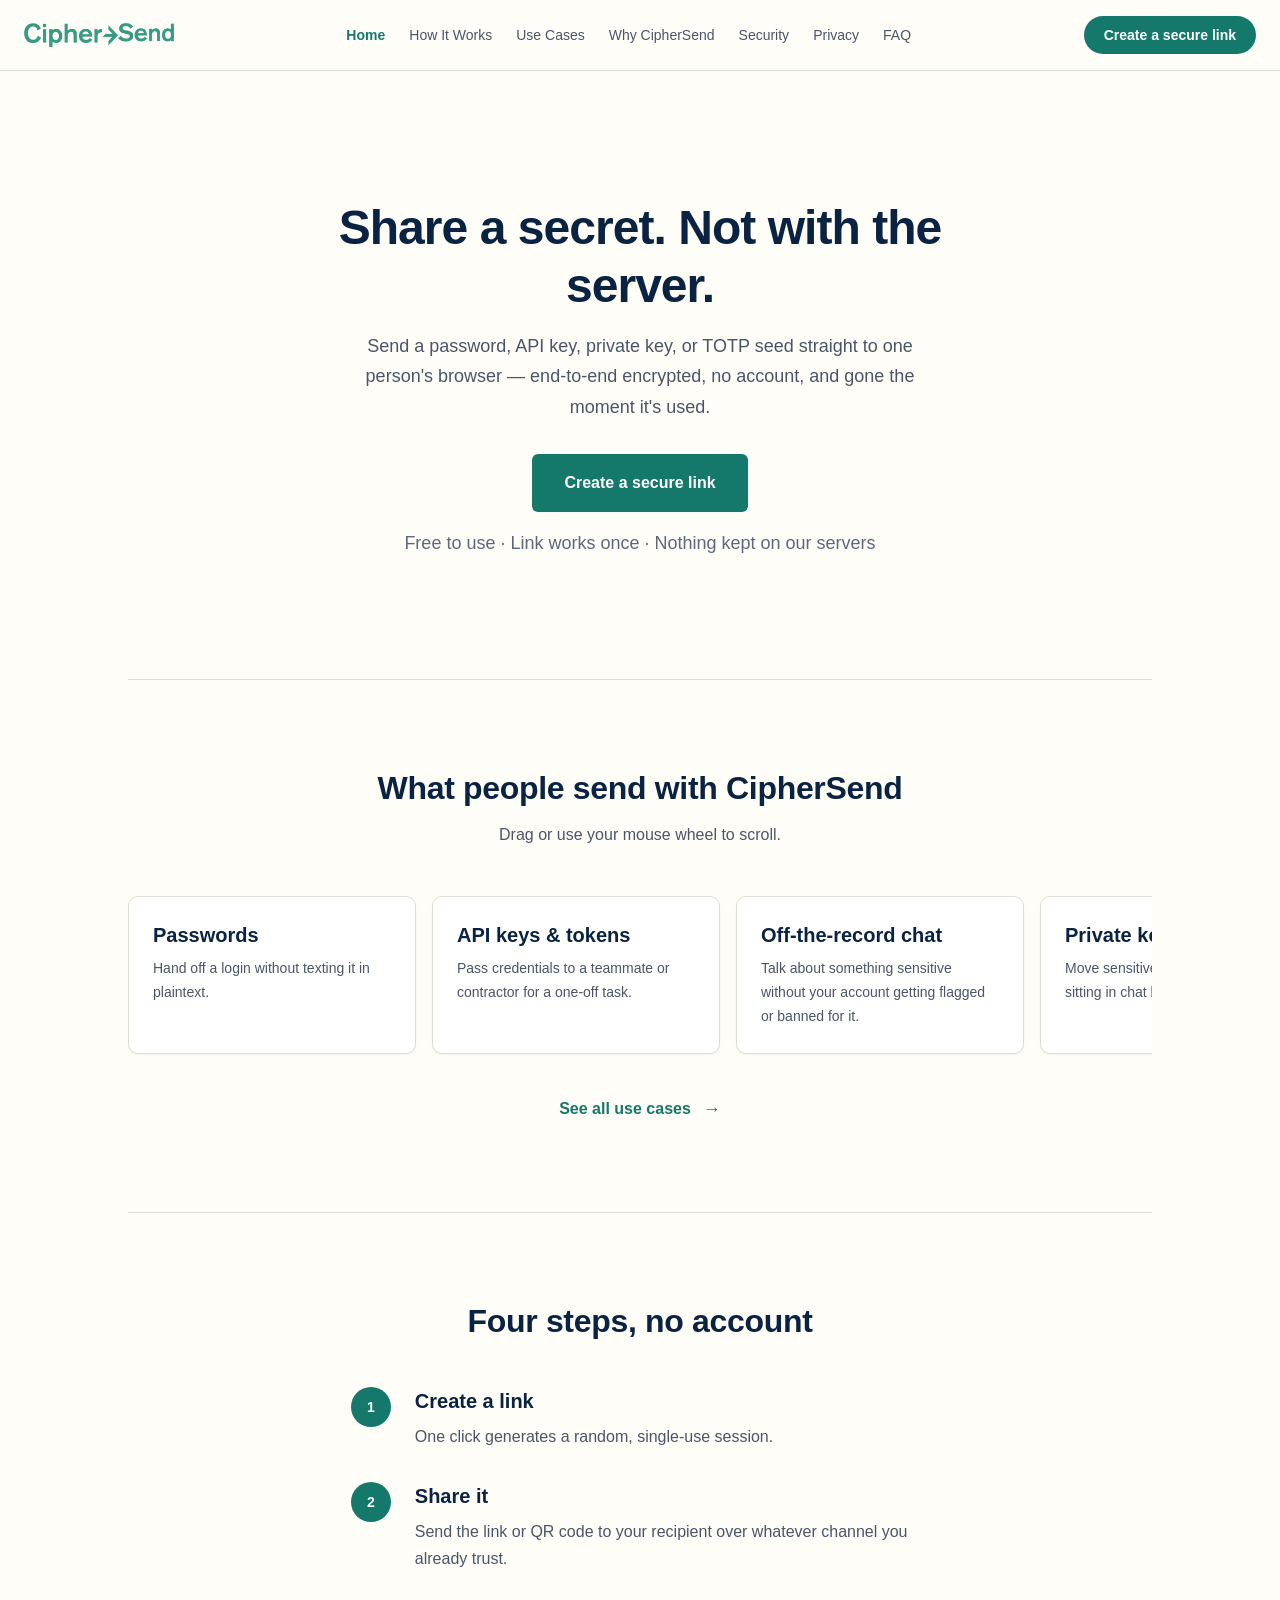
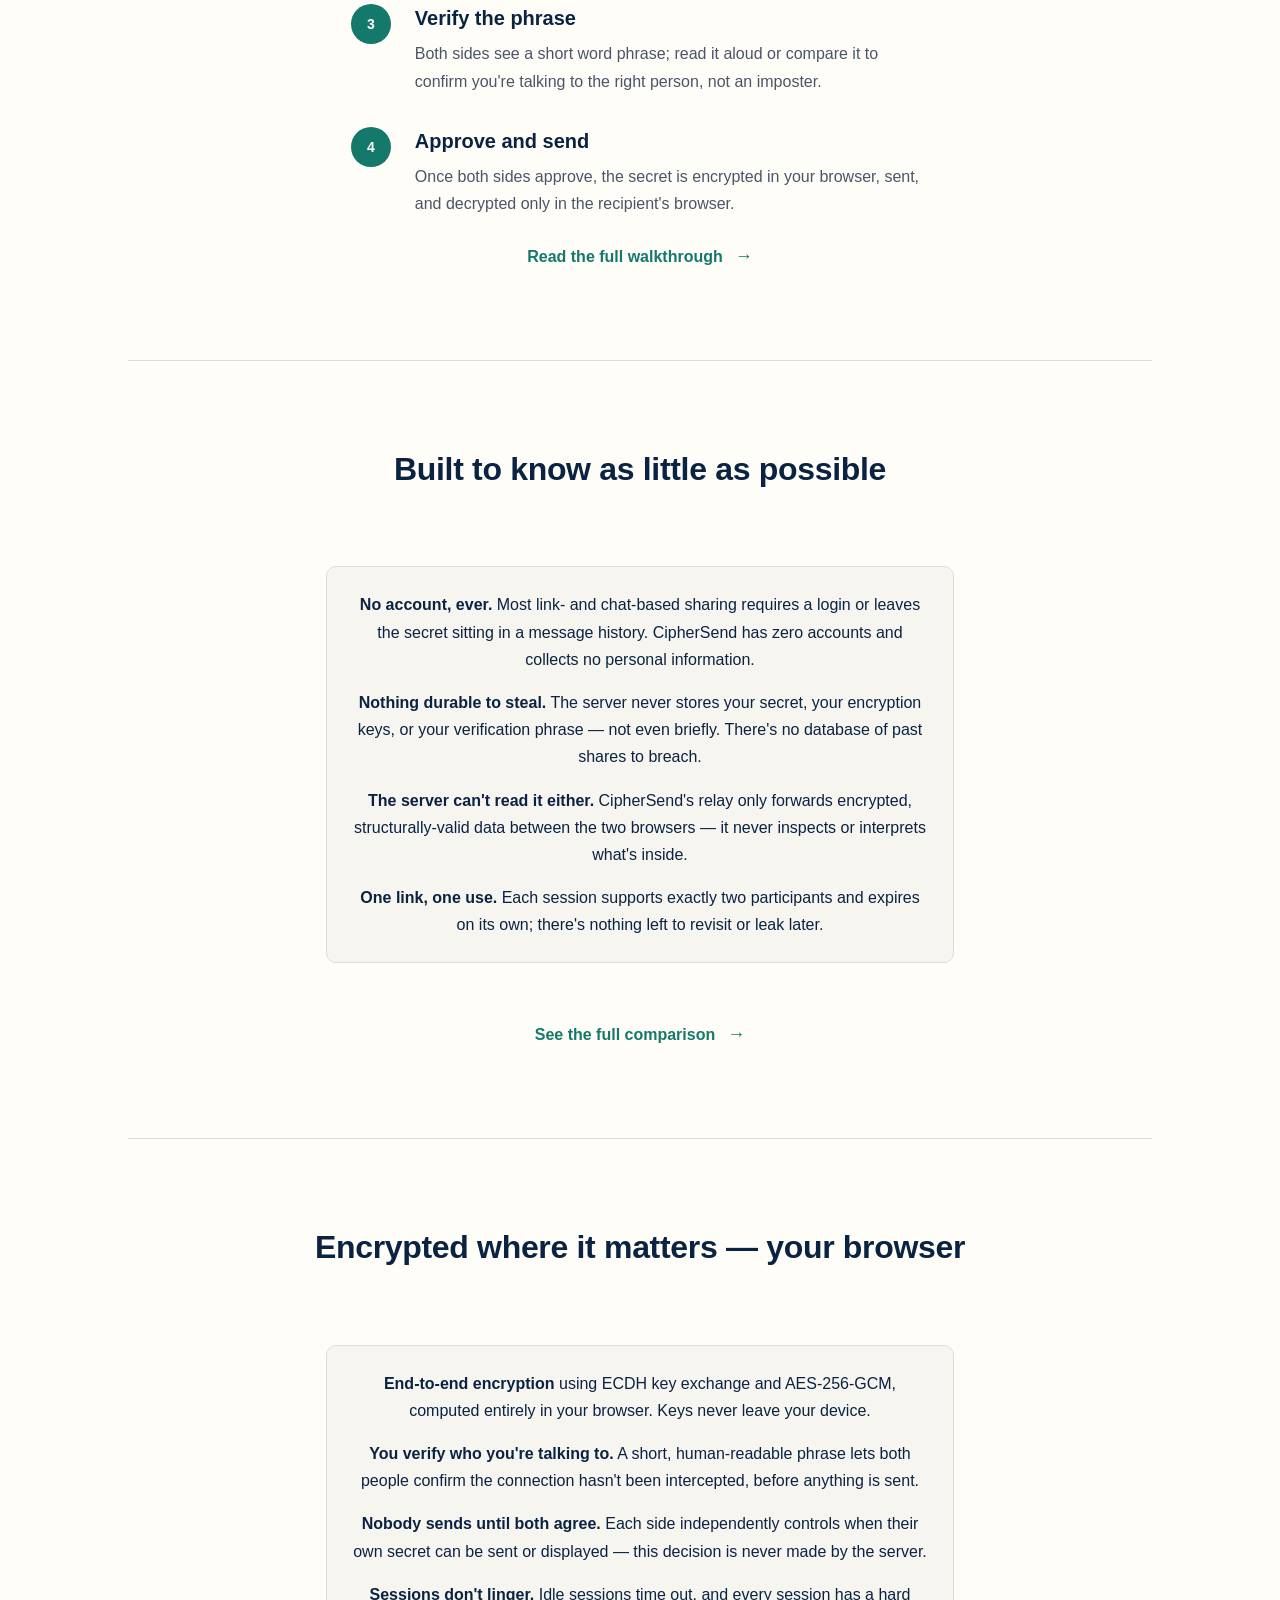
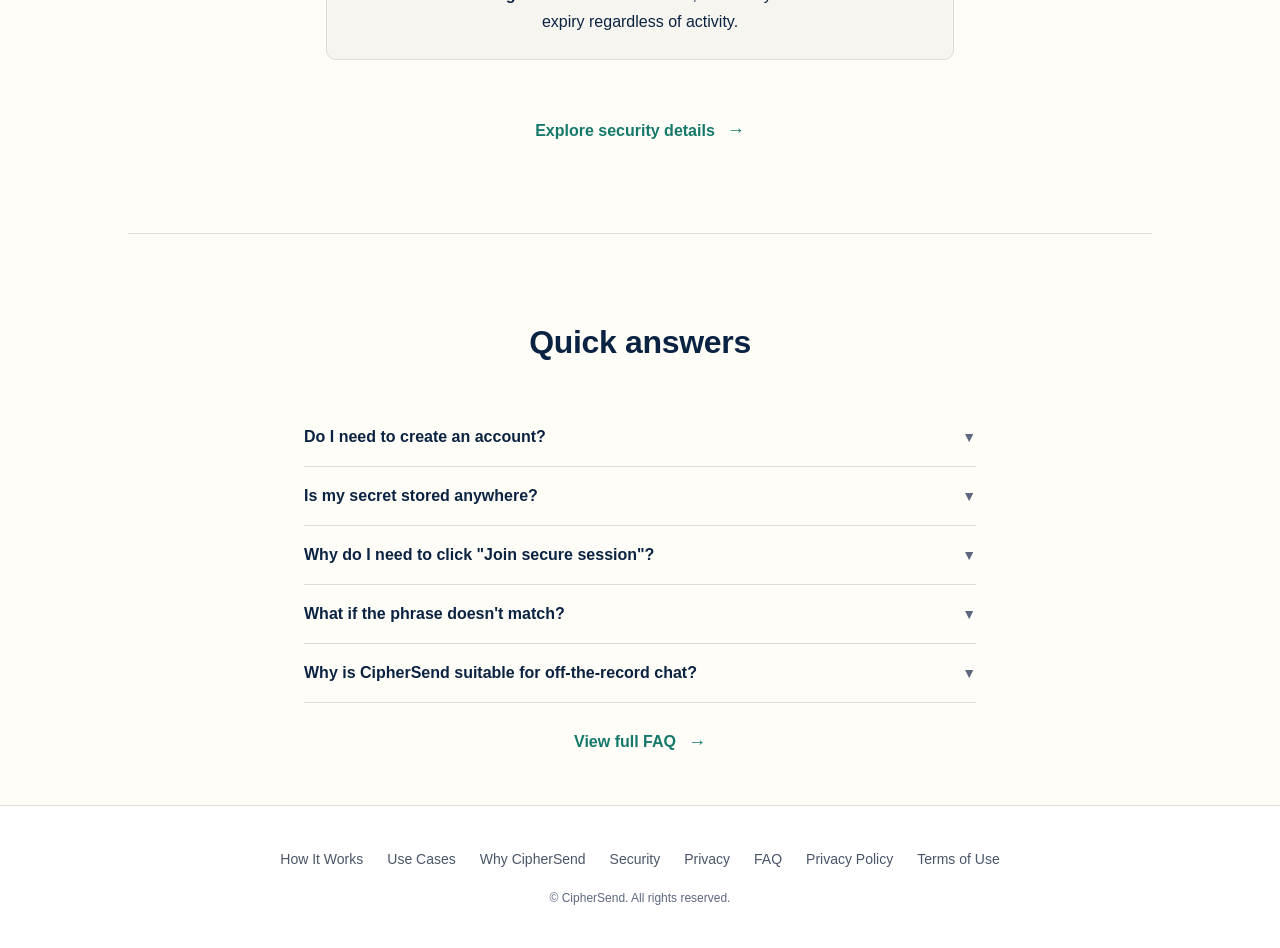
==== index.html @ 4c2485d3 "update" ====
<!doctype html> <html lang="en"> <head> <script async src="https://www.googletagmanager.com/gtag/js?id=G-JEW09H6XM3"></script> <script defer src="/static/gtag.js"></script> <meta charset="UTF-8"> <meta name="viewport" content="width=device-width,initial-scale=1"> <title>CipherSend | End-to-End Encrypted One-Time Secret Sharing</title> <meta name="description" content="Send a password, API key, private key, or TOTP seed straight to one person's browser — end-to-end encrypted, no account, and gone the moment it's used."> <meta name="robots" content="index, follow"> <link rel="canonical" href="/"> <meta property="og:title" content="CipherSend | End-to-End Encrypted One-Time Secret Sharing"> <meta property="og:description" content="Send a password, API key, private key, or TOTP seed straight to one person's browser — end-to-end encrypted, no account, and gone the moment it's used."> <meta property="og:type" content="website"> <meta property="og:url" content="/"> <meta property="og:site_name" content="CipherSend"> <meta name="theme-color" content="#0a2342"> <link rel="icon" href="/static/favicon.ico" sizes="48x48"> <link rel="icon" href="/static/favicon.svg" type="image/svg+xml"> <link rel="icon" type="image/png" sizes="96x96" href="/static/favicon-96x96.png"> <link rel="apple-touch-icon" href="/static/apple-touch-icon.png" sizes="180x180"> <link rel="manifest" href="/static/site.webmanifest"> <meta property="og:image" content="/static/logo.png"> <meta name="twitter:card" content="summary"> <meta name="twitter:title" content="CipherSend | End-to-End Encrypted One-Time Secret Sharing"> <meta name="twitter:description" content="Send a password, API key, private key, or TOTP seed straight to one person's browser — end-to-end encrypted, no account, and gone the moment it's used."> <meta name="twitter:image" content="/static/logo.png"> <link rel="stylesheet" href="/assets/index-8564deb885d294cc.css" crossorigin>   <link rel="alternate" type="text/markdown" href="/index.md">
  <script type="application/ld+json">
{
  "@context": "https://schema.org",
  "@graph": [
    {
      "@type": "WebSite",
      "@id": "/#website",
      "url": "/",
      "name": "CipherSend",
      "description": "Send a password, API key, private key, or TOTP seed straight to one person's browser — end-to-end encrypted, no account, and gone the moment it's used.",
      "publisher": {
        "@id": "/#organization"
      }
    },
    {
      "@type": "Organization",
      "@id": "/#organization",
      "url": "/",
      "name": "CipherSend",
      "logo": "/static/logo.png",
      "description": "Send a password, API key, private key, or TOTP seed straight to one person's browser — end-to-end encrypted, no account, and gone the moment it's used."
    },
    {
      "@type": "WebPage",
      "@id": "/#webpage",
      "url": "/",
      "name": "CipherSend | End-to-End Encrypted One-Time Secret Sharing",
      "description": "Send a password, API key, private key, or TOTP seed straight to one person's browser — end-to-end encrypted, no account, and gone the moment it's used.",
      "isPartOf": {
        "@id": "/#website"
      },
      "breadcrumb": {
        "@id": "/#breadcrumb"
      }
    },
    {
      "@type": "BreadcrumbList",
      "@id": "/#breadcrumb",
      "itemListElement": [
        {
          "@type": "ListItem",
          "position": 1,
          "name": "CipherSend",
          "item": "/"
        }
      ]
    },
    {
      "@type": "SoftwareApplication",
      "@id": "/#webapp",
      "name": "CipherSend",
      "url": "/",
      "applicationCategory": "UtilitiesApplication",
      "operatingSystem": "Web",
      "browserRequirements": "A modern browser with WebSocket and Web Crypto support",
      "description": "End-to-end encrypted one-time secret sharing. Send a password, API key, private key, or TOTP seed straight to one person's browser, no account required.",
      "featureList": [
        "End-to-end encryption computed in the browser",
        "No account or sign-up",
        "Single-use, self-expiring sessions",
        "Comparison phrase verification",
        "Independent approval on each side",
        "Secret and keys cleared when the session ends"
      ],
      "offers": {
        "@type": "Offer",
        "price": "0",
        "priceCurrency": "USD"
      }
    },
    {
      "@type": "FAQPage",
      "@id": "/#quickanswers",
      "mainEntity": [
        {
          "@type": "Question",
          "name": "Do I need to create an account?",
          "acceptedAnswer": {
            "@type": "Answer",
            "text": "No. CipherSend has no accounts, logins, or personal information collected."
          }
        },
        {
          "@type": "Question",
          "name": "Is my secret stored anywhere?",
          "acceptedAnswer": {
            "@type": "Answer",
            "text": "No. The secret, the encryption keys, and the verification phrase are never stored on the server — only your two browsers ever handle them."
          }
        },
        {
          "@type": "Question",
          "name": "Why do I need to click \"Join secure session\"?",
          "acceptedAnswer": {
            "@type": "Answer",
            "text": "It's a one-time confirmation that a real person — not an automated link preview — is opening the session, so your link can't be silently occupied before your intended recipient arrives."
          }
        },
        {
          "@type": "Question",
          "name": "What if the phrase doesn't match?",
          "acceptedAnswer": {
            "@type": "Answer",
            "text": "Don't approve. A mismatched phrase means the connection may not be with who you expect — treat it as a failed handshake and start a new session."
          }
        },
        {
          "@type": "Question",
          "name": "Why is CipherSend suitable for off-the-record chat?",
          "acceptedAnswer": {
            "@type": "Answer",
            "text": "Your conversation stays between the two of you, and nothing is left behind. Everything is end-to-end encrypted, so messages are readable only in your browsers. Nothing is stored, so there's no history to find later. The server knows nothing: it only relays encrypted data and holds no accounts or personal details. A shared verification phrase protects against man-in-the-middle attacks, because you both confirm the connection hasn't been intercepted before anything is sent."
          }
        }
      ]
    }
  ]
}
</script>
</head> <body> <div id="nav"> <nav class="main-nav" role="navigation" aria-label="Main navigation"> <a class="main-nav__logo" href="/" aria-current="page"> <img src="/static/logo.png" alt="CipherSend" width="104" height="15"> </a> <ul class="main-nav__links"> <li><a href="/" aria-current="page">Home</a></li> <li><a href="/how-it-works">How It Works</a></li> <li><a href="/use-cases">Use Cases</a></li> <li><a href="/why-ciphersend">Why CipherSend</a></li> <li><a href="/security">Security</a></li> <li><a href="/privacy">Privacy</a></li> <li><a href="/faq">FAQ</a></li> </ul> <a class="app-btn main-nav__cta" href="/app">Create a secure link</a> <button class="main-nav__toggle" aria-label="Open menu" aria-expanded="false" aria-controls="nav-overlay">☰</button> </nav> <div class="nav-overlay" id="nav-overlay" role="dialog" aria-label="Navigation menu"> <button class="nav-overlay__close" aria-label="Close menu">✕</button> <ul class="nav-overlay__links"> <li><a href="/" aria-current="page">Home</a></li> <li><a href="/how-it-works">How It Works</a></li> <li><a href="/use-cases">Use Cases</a></li> <li><a href="/why-ciphersend">Why CipherSend</a></li> <li><a href="/security">Security</a></li> <li><a href="/privacy">Privacy</a></li> <li><a href="/faq">FAQ</a></li> <li><a href="/app" class="app-btn nav-overlay__cta">Create a secure link</a></li> </ul> </div> </div> <main class="home-layout"> <section class="hero"> <h1>Share a secret. Not with the server.</h1> <p>Send a password, API key, private key, or TOTP seed straight to one person's browser — end-to-end encrypted, no account, and gone the moment it's used.</p> <div class="hero__cta"> <a href="/app" class="app-btn app-btn--lg">Create a secure link</a> </div> <p class="hero__micro">Free to use · Link works once · Nothing kept on our servers</p> </section> <hr class="section-separator"> <section class="section"> <div class="section__heading"> <h2>What people send with CipherSend</h2> <p>Drag or use your mouse wheel to scroll.</p> </div> <div class="carousel" tabindex="0" aria-label="Use cases carousel"> <div class="carousel__card"> <h4>Passwords</h4> <p>Hand off a login without texting it in plaintext.</p> </div> <div class="carousel__card"> <h4>API keys &amp; tokens</h4> <p>Pass credentials to a teammate or contractor for a one-off task.</p> </div> <div class="carousel__card"> <h4>Off-the-record chat</h4> <p>Talk about something sensitive without your account getting flagged or banned for it.</p> </div> <div class="carousel__card"> <h4>Private keys</h4> <p>Move sensitive key material without it sitting in chat history.</p> </div> <div class="carousel__card"> <h4>TOTP seeds</h4> <p>Share two-factor setup codes when enrolling a shared or backup device.</p> </div> <div class="carousel__card"> <h4>Wi-Fi passwords</h4> <p>Give a house sitter or guest access for the duration of their stay.</p> </div> <div class="carousel__card"> <h4>Recovery phrases</h4> <p>Send crypto recovery phrases or secrets to a trusted contact, once.</p> </div> </div> <p class="text-center mt-6"><a href="/use-cases" class="page-teleport">See all use cases</a></p> </section> <hr class="section-separator"> <section class="section"> <div class="section__heading"> <h2>Four steps, no account</h2> </div> <div class="guide"> <div class="guide__step"> <div class="guide__number">1</div> <div class="guide__content"> <h4>Create a link</h4> <p>One click generates a random, single-use session.</p> </div> </div> <div class="guide__step"> <div class="guide__number">2</div> <div class="guide__content"> <h4>Share it</h4> <p>Send the link or QR code to your recipient over whatever channel you already trust.</p> </div> </div> <div class="guide__step"> <div class="guide__number">3</div> <div class="guide__content"> <h4>Verify the phrase</h4> <p>Both sides see a short word phrase; read it aloud or compare it to confirm you're talking to the right person, not an imposter.</p> </div> </div> <div class="guide__step"> <div class="guide__number">4</div> <div class="guide__content"> <h4>Approve and send</h4> <p>Once both sides approve, the secret is encrypted in your browser, sent, and decrypted only in the recipient's browser.</p> </div> </div> </div> <p class="text-center mt-6"><a href="/how-it-works" class="page-teleport">Read the full walkthrough</a></p> </section> <hr class="section-separator"> <section class="section"> <div class="section__heading"> <h2>Built to know as little as possible</h2> </div> <div class="summary"> <p><b>No account, ever.</b> Most link- and chat-based sharing requires a login or leaves the secret sitting in a message history. CipherSend has zero accounts and collects no personal information.</p> <p class="mt-4"><b>Nothing durable to steal.</b> The server never stores your secret, your encryption keys, or your verification phrase — not even briefly. There's no database of past shares to breach.</p> <p class="mt-4"><b>The server can't read it either.</b> CipherSend's relay only forwards encrypted, structurally-valid data between the two browsers — it never inspects or interprets what's inside.</p> <p class="mt-4"><b>One link, one use.</b> Each session supports exactly two participants and expires on its own; there's nothing left to revisit or leak later.</p> </div> <p class="text-center mt-6"><a href="/why-ciphersend" class="page-teleport">See the full comparison</a></p> </section> <hr class="section-separator"> <section class="section"> <div class="section__heading"> <h2>Encrypted where it matters — your browser</h2> </div> <div class="summary"> <p><b>End-to-end encryption</b> using ECDH key exchange and AES-256-GCM, computed entirely in your browser. Keys never leave your device.</p> <p class="mt-4"><b>You verify who you're talking to.</b> A short, human-readable phrase lets both people confirm the connection hasn't been intercepted, before anything is sent.</p> <p class="mt-4"><b>Nobody sends until both agree.</b> Each side independently controls when their own secret can be sent or displayed — this decision is never made by the server.</p> <p class="mt-4"><b>Sessions don't linger.</b> Idle sessions time out, and every session has a hard expiry regardless of activity.</p> </div> <div class="text-center mt-6"> <a href="/security" class="page-teleport">Explore security details</a> </div> </section> <hr class="section-separator"> <section class="section"> <div class="section__heading"> <h2>Quick answers</h2> </div> <div class="qa-block"> <div class="qa-item"> <button class="qa-item__trigger" aria-expanded="false"> Do I need to create an account? <span class="qa-item__chevron">▼</span> </button> <div class="qa-item__answer"> <p>No. CipherSend has no accounts, logins, or personal information collected.</p> </div> </div> <div class="qa-item"> <button class="qa-item__trigger" aria-expanded="false"> Is my secret stored anywhere? <span class="qa-item__chevron">▼</span> </button> <div class="qa-item__answer"> <p>No. The secret, the encryption keys, and the verification phrase are never stored on the server — only your two browsers ever handle them.</p> </div> </div> <div class="qa-item"> <button class="qa-item__trigger" aria-expanded="false"> Why do I need to click "Join secure session"? <span class="qa-item__chevron">▼</span> </button> <div class="qa-item__answer"> <p>It's a one-time confirmation that a real person — not an automated link preview — is opening the session, so your link can't be silently occupied before your intended recipient arrives.</p> </div> </div> <div class="qa-item"> <button class="qa-item__trigger" aria-expanded="false"> What if the phrase doesn't match? <span class="qa-item__chevron">▼</span> </button> <div class="qa-item__answer"> <p>Don't approve. A mismatched phrase means the connection may not be with who you expect — treat it as a failed handshake and start a new session.</p> </div> </div> <div class="qa-item"> <button class="qa-item__trigger" aria-expanded="false"> Why is CipherSend suitable for off-the-record chat? <span class="qa-item__chevron">▼</span> </button> <div class="qa-item__answer"> <p>Your conversation stays between the two of you, and nothing is left behind. Everything is end-to-end encrypted, so messages are readable only in your browsers. Nothing is stored, so there's no history to find later. The server knows nothing: it only relays encrypted data and holds no accounts or personal details. A shared verification phrase protects against man-in-the-middle attacks, because you both confirm the connection hasn't been intercepted before anything is sent.</p> </div> </div> </div> <p class="text-center mt-6"><a href="/faq" class="page-teleport">View full FAQ</a></p> </section> </main> <div id="footer"> <footer class="main-footer"> <div class="main-footer__inner"> <ul class="main-footer__links"> <li><a href="/how-it-works">How It Works</a></li> <li><a href="/use-cases">Use Cases</a></li> <li><a href="/why-ciphersend">Why CipherSend</a></li> <li><a href="/security">Security</a></li> <li><a href="/privacy">Privacy</a></li> <li><a href="/faq">FAQ</a></li> <li><a href="/privacy-policy">Privacy Policy</a></li> <li><a href="/terms-of-use">Terms of Use</a></li> </ul> <p class="main-footer__copy">© CipherSend. All rights reserved.</p> </div> </footer> </div> <script type="module" src="/assets/index-5c3062067129e082.js"></script> </body> </html>
---- assets/index-8564deb885d294cc.css ----
:root{--navy: #0a2342;--teal: #14796a;--sage: #84bc9c;--cream: #fffdf7;--pink: #f46197;--bg: var(--cream);--surface: #ffffff;--surface-raised: #f7f5f0;--border: #e0ddd6;--text: var(--navy);--text-dim: #4a5568;--text-faint: #5d6780;--accent: var(--teal);--accent-hover: #0e6256;--accent-light: rgba(20, 121, 106, .12);--danger: #e53e3e;--danger-light: rgba(229, 62, 62, .1);--warn: #b45309;--success: var(--teal);--focus-ring: 0 0 0 3px rgba(20, 121, 106, .4);--font-sans: -apple-system, BlinkMacSystemFont, "Segoe UI", Roboto, Oxygen, Ubuntu, Cantarell, "Helvetica Neue", sans-serif;--font-mono: "SFMono-Regular", Consolas, "Liberation Mono", Menlo, monospace;--fs-xs: .75rem;--fs-sm: .875rem;--fs-base: 1rem;--fs-md: 1.125rem;--fs-lg: 1.25rem;--fs-xl: 1.5rem;--fs-2xl: 2rem;--fs-3xl: 2.5rem;--fs-4xl: 3rem;--sp-1: .25rem;--sp-2: .5rem;--sp-3: .75rem;--sp-4: 1rem;--sp-5: 1.25rem;--sp-6: 1.5rem;--sp-8: 2rem;--sp-10: 2.5rem;--sp-12: 3rem;--sp-16: 4rem;--sp-20: 5rem;--sp-24: 6rem;--radius-sm: 4px;--radius: 6px;--radius-lg: 10px;--radius-xl: 16px;--shadow-sm: 0 1px 2px rgba(10, 35, 66, .06);--shadow: 0 1px 3px rgba(10, 35, 66, .1), 0 1px 2px rgba(10, 35, 66, .06);--shadow-md: 0 4px 6px rgba(10, 35, 66, .07), 0 2px 4px rgba(10, 35, 66, .06);--shadow-lg: 0 10px 15px rgba(10, 35, 66, .1), 0 4px 6px rgba(10, 35, 66, .05);--duration-fast: .12s;--duration-normal: .24s;--max-width: 72rem;--content-width: 65ch}@media(prefers-reduced-motion:reduce){*,*:before,*:after{animation-duration:.01ms!important;animation-iteration-count:1!important;transition-duration:.01ms!important}}*,*:before,*:after{box-sizing:border-box;margin:0;padding:0}html{-webkit-text-size-adjust:100%;scroll-behavior:smooth}body{font-family:var(--font-sans);font-size:var(--fs-base);line-height:1.6;color:var(--text);background:var(--bg);-webkit-font-smoothing:antialiased;-moz-osx-font-smoothing:grayscale}img,svg{display:block;max-width:100%}a{color:var(--accent);text-decoration:none}a:hover{color:var(--accent-hover);text-decoration:underline}a:visited{color:var(--accent)}::selection{background:var(--accent-light);color:var(--text)}:focus-visible{outline:none;box-shadow:var(--focus-ring)}.sr-only{position:absolute;width:1px;height:1px;padding:0;margin:-1px;overflow:hidden;clip:rect(0,0,0,0);white-space:nowrap;border:0}h1{font-size:var(--fs-3xl);font-weight:700;line-height:1.2;letter-spacing:-.02em;color:var(--text)}h2{font-size:var(--fs-2xl);font-weight:700;line-height:1.3;letter-spacing:-.01em;color:var(--text)}h3{font-size:var(--fs-xl);font-weight:600;line-height:1.4;color:var(--text)}h4{font-size:var(--fs-lg);font-weight:600;line-height:1.4;color:var(--text)}h5{font-size:var(--fs-md);font-weight:600;line-height:1.5;color:var(--text)}p{font-size:var(--fs-base);line-height:1.7;color:var(--text-dim);max-width:var(--content-width)}b,strong{font-weight:600;color:var(--text)}.article-layout{display:flex;flex-direction:column;align-items:center;min-height:100vh;padding-top:6rem;padding-bottom:var(--sp-16)}.article-layout .article-body{max-width:var(--content-width);width:100%;padding:0 var(--sp-6)}.document-layout{display:flex;flex-direction:column;min-height:100vh;padding-top:6rem;padding-bottom:var(--sp-16)}.document-layout .document-body{max-width:52rem;width:100%;padding:0 var(--sp-6);margin:0 auto}.app-step-layout{display:flex;flex-direction:column;align-items:center;justify-content:center;min-height:100vh;padding:var(--sp-6)}.app-chat-layout{display:flex;flex-direction:column;height:100vh;height:100dvh;max-width:52rem;margin:0 auto}.main-nav__logo img{height:2rem;width:auto}.main-nav .main-nav__cta{display:none}.nav-overlay__links{list-style:none;display:flex;flex-direction:column;gap:var(--sp-6)}.btn{display:inline-flex;align-items:center;justify-content:center;gap:var(--sp-2);padding:var(--sp-3) var(--sp-6);font-family:var(--font-sans);font-size:var(--fs-sm);font-weight:600;line-height:1.4;border:1px solid transparent;border-radius:var(--radius);cursor:pointer;text-decoration:none;transition:background var(--duration-fast),color var(--duration-fast),border-color var(--duration-fast),box-shadow var(--duration-fast);min-height:2.5rem}.btn:visited{color:inherit}.btn:focus-visible{box-shadow:var(--focus-ring)}.btn--primary{background:var(--accent);color:#fff;border-color:var(--accent)}.btn--primary:hover{background:var(--accent-hover);border-color:var(--accent-hover);color:#fff;text-decoration:none}.btn--primary:disabled,.btn--primary:disabled:hover,.btn--primary[disabled],.btn--primary[disabled]:hover{background:var(--surface-raised);border-color:var(--border);color:var(--text-faint);cursor:not-allowed;text-decoration:none}.btn:disabled{cursor:not-allowed}.btn--primary:visited{color:#fff}.btn--secondary{background:var(--surface);color:var(--text);border-color:var(--border)}.btn--secondary:hover{background:var(--surface-raised);border-color:var(--text-faint);text-decoration:none}.btn--danger{background:var(--danger);color:#fff;border-color:var(--danger)}.btn--danger:hover{background:#c53030;border-color:#c53030;color:#fff}.btn--ghost{background:transparent;color:var(--text-dim);border-color:transparent}.btn--ghost:hover{background:var(--surface-raised);color:var(--text);text-decoration:none}.btn--lg{padding:var(--sp-4) var(--sp-8);font-size:var(--fs-base);min-height:3rem}.btn--icon{padding:var(--sp-2);min-width:2.5rem;min-height:2.5rem}.btn--sm{padding:var(--sp-2) var(--sp-3);font-size:var(--fs-xs);min-height:2rem}.main-footer__inner{max-width:var(--max-width);margin:0 auto;display:flex;flex-direction:column;gap:var(--sp-6)}.main-footer__links{list-style:none;display:flex;flex-wrap:wrap;gap:var(--sp-4) var(--sp-6)}.main-footer__copy{font-size:var(--fs-xs);color:var(--text-faint)}.section{width:100%;max-width:var(--max-width);padding:var(--sp-12) var(--sp-6)}.section__heading{text-align:center;margin-bottom:var(--sp-8)}.section__heading h2{margin-bottom:var(--sp-3)}.section__heading p{margin:0 auto;text-align:center}.feature-grid{display:grid;grid-template-columns:1fr;gap:var(--sp-6);max-width:var(--max-width)}.feature-grid--2,.feature-grid--4{grid-template-columns:repeat(2,1fr)}@media(min-width:768px){.feature-grid--4{grid-template-columns:repeat(4,1fr)}}@media(min-width:640px){.feature-grid--2{grid-template-columns:repeat(2,1fr)}}.feature-card{background:var(--surface);border:1px solid var(--border);border-radius:var(--radius-lg);padding:var(--sp-6);box-shadow:var(--shadow-sm)}.feature-card h3{font-size:var(--fs-base);margin-bottom:var(--sp-2)}.feature-card p{font-size:var(--fs-sm);color:var(--text-dim)}.highlight-list{list-style:none;display:flex;flex-direction:column;gap:var(--sp-4);max-width:var(--content-width)}.highlight-list li{padding-left:var(--sp-6);position:relative;line-height:1.6;color:var(--text-dim)}.highlight-list li:before{content:"\2726";position:absolute;left:0;color:var(--accent);font-size:var(--fs-sm)}.highlight-list li p{color:inherit}.callout{border-left:4px solid var(--accent);background:var(--accent-light);border-radius:0 var(--radius) var(--radius) 0;padding:var(--sp-4) var(--sp-6);margin:var(--sp-6) 0}.callout p{color:var(--text)}.callout--warn{border-left-color:var(--warn);background:#dd6b2014}.callout--danger{border-left-color:var(--danger);background:var(--danger-light)}.carousel{display:flex;gap:var(--sp-4);overflow-x:auto;scroll-snap-type:none;-webkit-overflow-scrolling:touch;padding:var(--sp-4) 0;scrollbar-width:thin;overscroll-behavior-inline:contain}.carousel::-webkit-scrollbar{height:6px}.carousel::-webkit-scrollbar-thumb{background:var(--border);border-radius:3px}.qa-item__chevron{font-size:var(--fs-sm);transition:transform var(--duration-normal);color:var(--text-faint);flex-shrink:0}.page-btn{display:inline-flex;align-items:center;justify-content:center;gap:var(--sp-2);padding:var(--sp-3) var(--sp-6);background:var(--surface);color:var(--accent);border:1px solid var(--border);border-radius:var(--radius);font-family:var(--font-sans);font-size:var(--fs-sm);font-weight:600;cursor:pointer;text-decoration:none;transition:background var(--duration-fast),color var(--duration-fast),border-color var(--duration-fast);min-height:2.5rem}.page-btn:hover{background:var(--accent);border-color:var(--accent);color:#fff;text-decoration:none}.page-btn:visited{color:var(--accent)}.page-btn:visited:hover{color:#fff}.std-list{list-style:none;display:flex;flex-direction:column;gap:var(--sp-4);max-width:var(--content-width)}.std-list li{padding-left:var(--sp-6);position:relative;line-height:1.6;color:var(--text-dim)}.std-list li:before{content:"\2014";position:absolute;left:0;color:var(--accent);font-weight:600}.comparison-table{width:100%;border-collapse:collapse;font-size:var(--fs-sm);margin:var(--sp-8) 0}.comparison-table th,.comparison-table td{padding:var(--sp-3) var(--sp-4);text-align:left;border-bottom:1px solid var(--border)}.comparison-table th{font-weight:600;color:var(--text);background:var(--surface-raised)}.comparison-table td{color:var(--text-dim)}.comparison-table tr:last-child td{border-bottom:none}@media(max-width:640px){.comparison-table{font-size:var(--fs-xs)}.comparison-table th,.comparison-table td{padding:var(--sp-2) var(--sp-3)}}.focus-box{background:var(--surface);border:1px solid var(--border);border-radius:var(--radius-xl);box-shadow:var(--shadow-lg);padding:var(--sp-8);width:100%;max-width:28rem;text-align:center}.focus-box__logo{display:flex;justify-content:center;margin-bottom:var(--sp-6)}.focus-box__logo img{height:2rem}.focus-box__title{font-size:var(--fs-xl);font-weight:700;margin-bottom:var(--sp-4)}.focus-box__content{color:var(--text-dim)}.focus-box__content p{margin:0 auto;text-align:center}.focus-box__content .app-share-intro{font-size:var(--fs-lg);font-weight:400;color:var(--text);margin:0 auto var(--sp-4)}.focus-box__content .qr-placeholder{display:flex;align-items:center;justify-content:center;width:fit-content;margin:var(--sp-4) auto;padding:var(--sp-2);background:var(--surface-raised);border:1px solid var(--border);border-radius:var(--radius)}.focus-box__content .qr-placeholder svg{display:block;width:100%;height:auto;max-width:10.5rem}.focus-box__content .channel-url{font-family:var(--font-mono);font-size:var(--fs-sm);word-break:break-all;background:var(--surface-raised);padding:var(--sp-2) var(--sp-3);border-radius:var(--radius-sm);margin:var(--sp-3) 0;display:inline-block;color:var(--text)}.focus-box__content .status{font-size:var(--fs-sm);color:var(--text-faint);margin-top:var(--sp-4)}.focus-box__content .security-phrase{font-family:var(--font-mono);font-size:var(--fs-xl);font-weight:700;letter-spacing:.05em;color:var(--accent);margin:var(--sp-4) 0;padding:var(--sp-4);background:var(--accent-light);border-radius:var(--radius);border:1px solid rgba(44,165,141,.2)}.focus-box__actions{display:flex;flex-direction:column;gap:var(--sp-3);margin-top:var(--sp-6);align-items:center}.focus-box__countdown{width:100%;height:4px;background:var(--surface-raised);border-radius:2px;overflow:hidden;margin-top:var(--sp-4)}.focus-box__countdown-bar{height:100%;width:100%;background:var(--accent);border-radius:2px;transition:width 1s linear}.chat{display:flex;flex-direction:column;height:100vh;height:100dvh;max-width:52rem;margin:0 auto}.chat__header{display:flex;align-items:center;justify-content:space-between;padding:var(--sp-3) var(--sp-4);border-bottom:1px solid var(--border);background:var(--surface)}.chat__header-left{display:flex;align-items:center;gap:var(--sp-3)}.chat__header-left img{height:1.5rem}.chat__menu-btn{display:flex;align-items:center;justify-content:center;width:2rem;height:2rem;border:1px solid var(--border);border-radius:var(--radius-sm);background:var(--surface);color:var(--text);font-size:var(--fs-sm);cursor:pointer}.chat__menu-btn:hover{background:var(--surface-raised)}.chat__menu{display:none;position:absolute;top:100%;right:0;margin-top:var(--sp-2);background:var(--surface);border:1px solid var(--border);border-radius:var(--radius);box-shadow:var(--shadow-md);min-width:14rem;z-index:50}.chat__menu.is-open{display:block}.chat__menu a{display:block;padding:var(--sp-3) var(--sp-4);font-size:var(--fs-sm);color:var(--text);text-decoration:none;border-bottom:1px solid var(--border)}.chat__menu a:last-child{border-bottom:none}.chat__menu a:hover{background:var(--surface-raised);color:var(--accent)}.chat__menu a:visited{color:var(--text)}.chat__history{flex:1;overflow-y:auto;padding:var(--sp-4);display:flex;flex-direction:column;gap:var(--sp-3);background:var(--bg)}.chat-bubble-row{display:flex;flex-direction:column}.chat-bubble-row--self{align-items:flex-end}.chat-bubble-row--peer{align-items:flex-start}.chat-bubble{position:relative;max-width:80%;padding:var(--sp-3) var(--sp-4);border-radius:var(--radius-lg);font-size:var(--fs-sm);line-height:1.5;word-break:break-word;cursor:pointer}.chat-bubble--self{background:var(--accent);color:#fff;border-bottom-right-radius:var(--radius-sm)}.chat-bubble--peer{background:var(--surface);border:1px solid var(--border);color:var(--text);border-bottom-left-radius:var(--radius-sm)}.chat-bubble__content{min-height:1em;font-family:var(--font-mono);white-space:pre-wrap;overflow-wrap:anywhere;transition:color .2s}.chat-bubble__progress{position:absolute;top:0;left:0;width:100%;height:3px;background:var(--accent);border-radius:var(--radius-sm) var(--radius-sm) 0 0;opacity:0;transform-origin:left;transform:scaleX(1);pointer-events:none}.chat-bubble--self .chat-bubble__progress{background:#ffffff73}.chat-bubble__progress--active{opacity:1;animation:bubble-countdown var(--chat-countdown, 10s) linear forwards}@keyframes bubble-countdown{0%{transform:scaleX(1)}to{transform:scaleX(0)}}.chat__input-bar{padding:var(--sp-3) var(--sp-4);border-top:1px solid var(--border);background:var(--surface);display:flex;flex-direction:column;gap:var(--sp-2)}.chat__input-bar textarea{width:100%;min-height:2.5rem;max-height:10rem;padding:var(--sp-3);font-family:var(--font-sans);font-size:var(--fs-base);line-height:1.5;border:1px solid var(--border);border-radius:var(--radius);resize:none;background:var(--bg);color:var(--text)}.chat__input-bar textarea:focus{outline:none;border-color:var(--accent);box-shadow:var(--focus-ring)}.chat__input-bar textarea::placeholder{color:var(--text-faint)}.chat__input-actions{display:flex;gap:var(--sp-2);justify-content:flex-end}.chat__counter{align-self:center;margin-right:auto;font-size:var(--fs-xs);color:var(--text-faint)}.chat__counter.is-max{color:var(--pink)}.chat__peer-left{display:flex;align-items:center;min-height:2.5rem;padding:var(--sp-3);border:1px solid var(--border);border-radius:var(--radius);background:var(--bg);font-size:var(--fs-base);line-height:1.5;color:var(--text)}.chat__validity{width:100%;height:4px;border-radius:2px;background:var(--border);overflow:hidden}.chat__validity-bar{height:100%;width:100%;border-radius:2px;background:var(--accent);transition:width .3s linear}.chat__clear-wrap{position:relative;display:inline-flex}.chat__clear-wrap .btn.is-arm{background:var(--accent);color:#fff;border-color:var(--accent)}.chat__clear-wrap .btn.is-arm:hover{background:var(--accent-hover);border-color:var(--accent-hover);color:#fff}.chat__tip{position:absolute;bottom:calc(100% + var(--sp-2));right:0;z-index:20;padding:var(--sp-2) var(--sp-3);background:var(--navy);color:#fff;border-radius:var(--radius);font-size:var(--fs-xs);line-height:1.3;white-space:nowrap;box-shadow:var(--shadow-md)}.chat__tip:after{content:"";position:absolute;top:100%;right:.9rem;border:5px solid transparent;border-top-color:var(--navy)}.chat__clear-countdown{position:absolute;inset:0;border-radius:var(--radius);overflow:hidden;pointer-events:none;opacity:0}.chat__clear-wrap .btn.is-arm+.chat__clear-countdown{opacity:1}.chat__clear-countdown-bar{height:100%;width:100%;background:#0a234238}.page-intro{text-align:center;max-width:40rem;margin:0 auto var(--sp-10);padding:0 var(--sp-6)}.page-intro h1{margin-bottom:var(--sp-4)}.page-intro p{margin:0 auto;text-align:center;font-size:var(--fs-md)}.cta-section{text-align:center;padding:var(--sp-12) var(--sp-6)}.cta-section p{margin:0 auto var(--sp-6);text-align:center}.page-nav{display:flex;flex-wrap:wrap;gap:var(--sp-3);margin-top:var(--sp-6)}.page-nav a{font-size:var(--fs-sm);font-weight:500}.button-holder{display:flex;align-items:center;justify-content:space-between;gap:var(--sp-3);flex-wrap:wrap;margin-top:var(--sp-6)}.button-holder--column{flex-direction:column;align-items:center;justify-content:center;gap:var(--sp-4)}.button-holder a:not(.app-btn):not(.page-teleport):not(.post-teleport)[class]{font-size:var(--fs-sm);font-weight:500}.text-center{text-align:center}.text-accent{color:var(--accent)}.text-pink{color:var(--pink)}.mt-4{margin-top:var(--sp-4)}.mt-6{margin-top:var(--sp-6)}.mt-8{margin-top:var(--sp-8)}.mb-4{margin-bottom:var(--sp-4)}.mb-6{margin-bottom:var(--sp-6)}.mb-8{margin-bottom:var(--sp-8)}.is-hidden{display:none!important}.chat__menu-anchor{position:relative}.table-scroll{overflow-x:auto}.text-muted-i{font-style:italic;color:var(--text-faint)}.home-layout{display:flex;flex-direction:column;align-items:center;min-height:100vh;padding-top:4rem}.home-layout .hero{margin-left:auto;margin-right:auto}.home-layout .section{display:flex;flex-direction:column;align-items:center;text-align:center}.home-layout .guide{text-align:left}.home-layout .carousel{text-align:left;justify-content:flex-start}.home-layout .summary,.home-layout .qa-block{margin-left:auto;margin-right:auto}.home-layout .qa-block{width:min(42rem,100%);max-width:100%;text-align:left}.home-layout .section-separator{margin-left:auto;margin-right:auto;width:min(64rem,90%)}.home-layout p{margin-left:auto;margin-right:auto}#nav{position:sticky;top:0;z-index:100}.main-nav{position:sticky;top:0;z-index:100;display:flex;align-items:center;justify-content:space-between;padding:var(--sp-4) var(--sp-6);background:#fffdf7eb;backdrop-filter:blur(12px);border-bottom:1px solid var(--border)}.main-nav__logo{display:flex;align-items:center;gap:var(--sp-3);font-size:var(--fs-lg);font-weight:700;color:var(--text);text-decoration:none}.main-nav__logo:hover{color:var(--text);text-decoration:none}.main-nav__logo:visited{color:var(--text)}.main-nav__logo img{height:1.5rem;width:auto}.main-nav .main-nav__cta{display:none;align-items:center;gap:var(--sp-2);padding:var(--sp-2) var(--sp-5);background:var(--accent);color:#fff;border-radius:999px;font-family:var(--font-sans);font-size:var(--fs-sm);font-weight:600;text-decoration:none;transition:background var(--duration-fast)}.main-nav__cta:hover{background:var(--accent-hover);color:#fff;text-decoration:none}.main-nav__cta:visited{color:#fff}.main-nav__links{display:none;list-style:none;gap:var(--sp-6)}.main-nav__links a{font-size:var(--fs-sm);font-weight:500;color:var(--text-dim);text-decoration:none;transition:color var(--duration-fast)}.main-nav__links a:hover{color:var(--accent);text-decoration:none}.main-nav__links a[aria-current=page]{color:var(--accent);font-weight:600}.main-nav__toggle{display:flex;align-items:center;justify-content:center;width:2.5rem;height:2.5rem;border:1px solid var(--border);border-radius:var(--radius);background:var(--surface);color:var(--text);font-size:var(--fs-lg);cursor:pointer}.main-nav__toggle:hover{background:var(--surface-raised)}.nav-overlay{display:none;position:fixed;inset:0;z-index:200;background:var(--bg);flex-direction:column;padding:var(--sp-6)}.nav-overlay.is-open{display:flex}.nav-overlay__close{align-self:flex-end;width:2.5rem;height:2.5rem;display:flex;align-items:center;justify-content:center;border:1px solid var(--border);border-radius:var(--radius);background:var(--surface);color:var(--text);font-size:var(--fs-lg);cursor:pointer;margin-bottom:var(--sp-8)}.nav-overlay__links{list-style:none;display:flex;flex-direction:column;gap:var(--sp-6);flex:1}.nav-overlay__links a{font-size:var(--fs-xl);font-weight:500;color:var(--text);text-decoration:none}.nav-overlay__links a:hover{color:var(--accent)}.nav-overlay__links a[aria-current=page]{color:var(--accent);font-weight:600}.nav-overlay__cta{margin-top:auto;padding-bottom:var(--sp-8)}.nav-overlay__links .nav-overlay__cta{color:#fff;font-size:var(--fs-xl)}.nav-overlay__links .nav-overlay__cta:hover{color:#fff;background:var(--accent-hover)}@media(min-width:1000px){.main-nav__links{display:flex}.main-nav .main-nav__cta{display:inline-flex}.main-nav__toggle{display:none}}.app-btn{display:inline-flex;align-items:center;gap:var(--sp-2);padding:var(--sp-3) var(--sp-6);background:var(--accent);color:#fff;border:none;border-radius:var(--radius);font-family:var(--font-sans);font-size:var(--fs-sm);font-weight:600;cursor:pointer;text-decoration:none;transition:background var(--duration-fast)}.app-btn:hover{background:var(--accent-hover);color:#fff;text-decoration:none}.app-btn:visited{color:#fff}.app-btn--lg{padding:var(--sp-4) var(--sp-8);font-size:var(--fs-base);min-height:3rem}.app-btn--block{justify-content:center;width:100%}.hero{text-align:center;padding:var(--sp-16) var(--sp-6) var(--sp-12);max-width:48rem}.hero h1{font-size:var(--fs-4xl);margin-bottom:var(--sp-4)}.hero p{margin:0 auto var(--sp-8);font-size:var(--fs-md);max-width:36rem;text-align:center}.hero__cta{margin-bottom:var(--sp-4)}.hero__micro{font-size:var(--fs-sm);color:var(--text-faint)}@media(max-width:640px){.hero h1{font-size:var(--fs-2xl)}}.carousel{display:flex;gap:var(--sp-4);overflow-x:auto;scroll-snap-type:none;-webkit-overflow-scrolling:touch;touch-action:pan-x;padding:var(--sp-4) 0;scrollbar-width:none;overscroll-behavior-inline:contain;max-width:64rem;width:100%;margin-inline:auto}.carousel::-webkit-scrollbar{display:none;height:0}.carousel__card{flex:0 0 18rem;scroll-snap-align:start;background:var(--surface);border:1px solid var(--border);border-radius:var(--radius-lg);padding:var(--sp-6);box-shadow:var(--shadow-sm)}.carousel__card h4{margin-bottom:var(--sp-2);font-weight:700}.carousel__card p{font-size:var(--fs-sm);color:var(--text-dim)}.guide{display:flex;flex-direction:column;gap:var(--sp-8);max-width:var(--content-width);counter-reset:guide-counter}.guide__step{display:flex;gap:var(--sp-6);align-items:flex-start;counter-increment:guide-counter}.guide__number{display:flex;align-items:center;justify-content:center;min-width:2.5rem;height:2.5rem;border-radius:50%;background:var(--accent);color:#fff;font-weight:700;font-size:var(--fs-sm);flex-shrink:0}.guide__content h4{margin-bottom:var(--sp-2)}.guide__content p{color:var(--text-dim)}.page-teleport{display:inline-flex;align-items:center;gap:var(--sp-2);font-weight:600;color:var(--accent);text-decoration:none;transition:color var(--duration-fast)}.page-teleport:hover{color:var(--accent-hover);text-decoration:underline}.page-teleport:visited{color:var(--accent)}.page-teleport:after{content:"\2192";display:inline-flex;align-items:center;font-size:var(--fs-md);margin-left:var(--sp-1)}.page-teleport--block{display:flex;justify-content:center;width:100%}.summary{background:var(--surface-raised);border:1px solid var(--border);border-radius:var(--radius-lg);padding:var(--sp-6);margin:var(--sp-8) 0}.summary p{color:var(--text)}.qa-block{max-width:var(--content-width)}.qa-item{border-bottom:1px solid var(--border)}.qa-item__trigger{display:flex;align-items:center;justify-content:space-between;width:100%;padding:var(--sp-5) 0;background:none;border:none;font-family:var(--font-sans);font-size:var(--fs-base);font-weight:600;color:var(--text);text-align:left;cursor:pointer}.qa-item__trigger:hover{color:var(--accent)}.qa-item__chevron{font-size:var(--fs-sm);transition:transform var(--duration-normal);color:var(--text-faint);flex-shrink:0;margin-left:var(--sp-5)}.qa-item.is-open .qa-item__chevron{transform:rotate(180deg)}.qa-item__answer{display:none;padding-bottom:var(--sp-5)}.qa-item.is-open .qa-item__answer{display:block}.qa-item__answer p{color:var(--text-dim)}.section-separator{border:none;border-top:1px solid var(--border);margin:var(--sp-10) 0}.main-footer{border-top:1px solid var(--border);padding:var(--sp-10) var(--sp-6);background:var(--surface);margin-top:auto}.main-footer__inner{max-width:var(--max-width);margin:0 auto;display:flex;flex-direction:column;align-items:center;justify-content:center;gap:var(--sp-4)}.main-footer__links{list-style:none;display:flex;flex-wrap:wrap;justify-content:center;align-items:center;gap:var(--sp-4) var(--sp-6)}.main-footer__links a{font-size:var(--fs-sm);color:var(--text-dim);text-decoration:none}.main-footer__links a:hover{color:var(--accent)}.main-footer__links a:visited{color:var(--text-dim)}.main-footer__copy{font-size:var(--fs-xs);color:var(--text-faint);text-align:center}
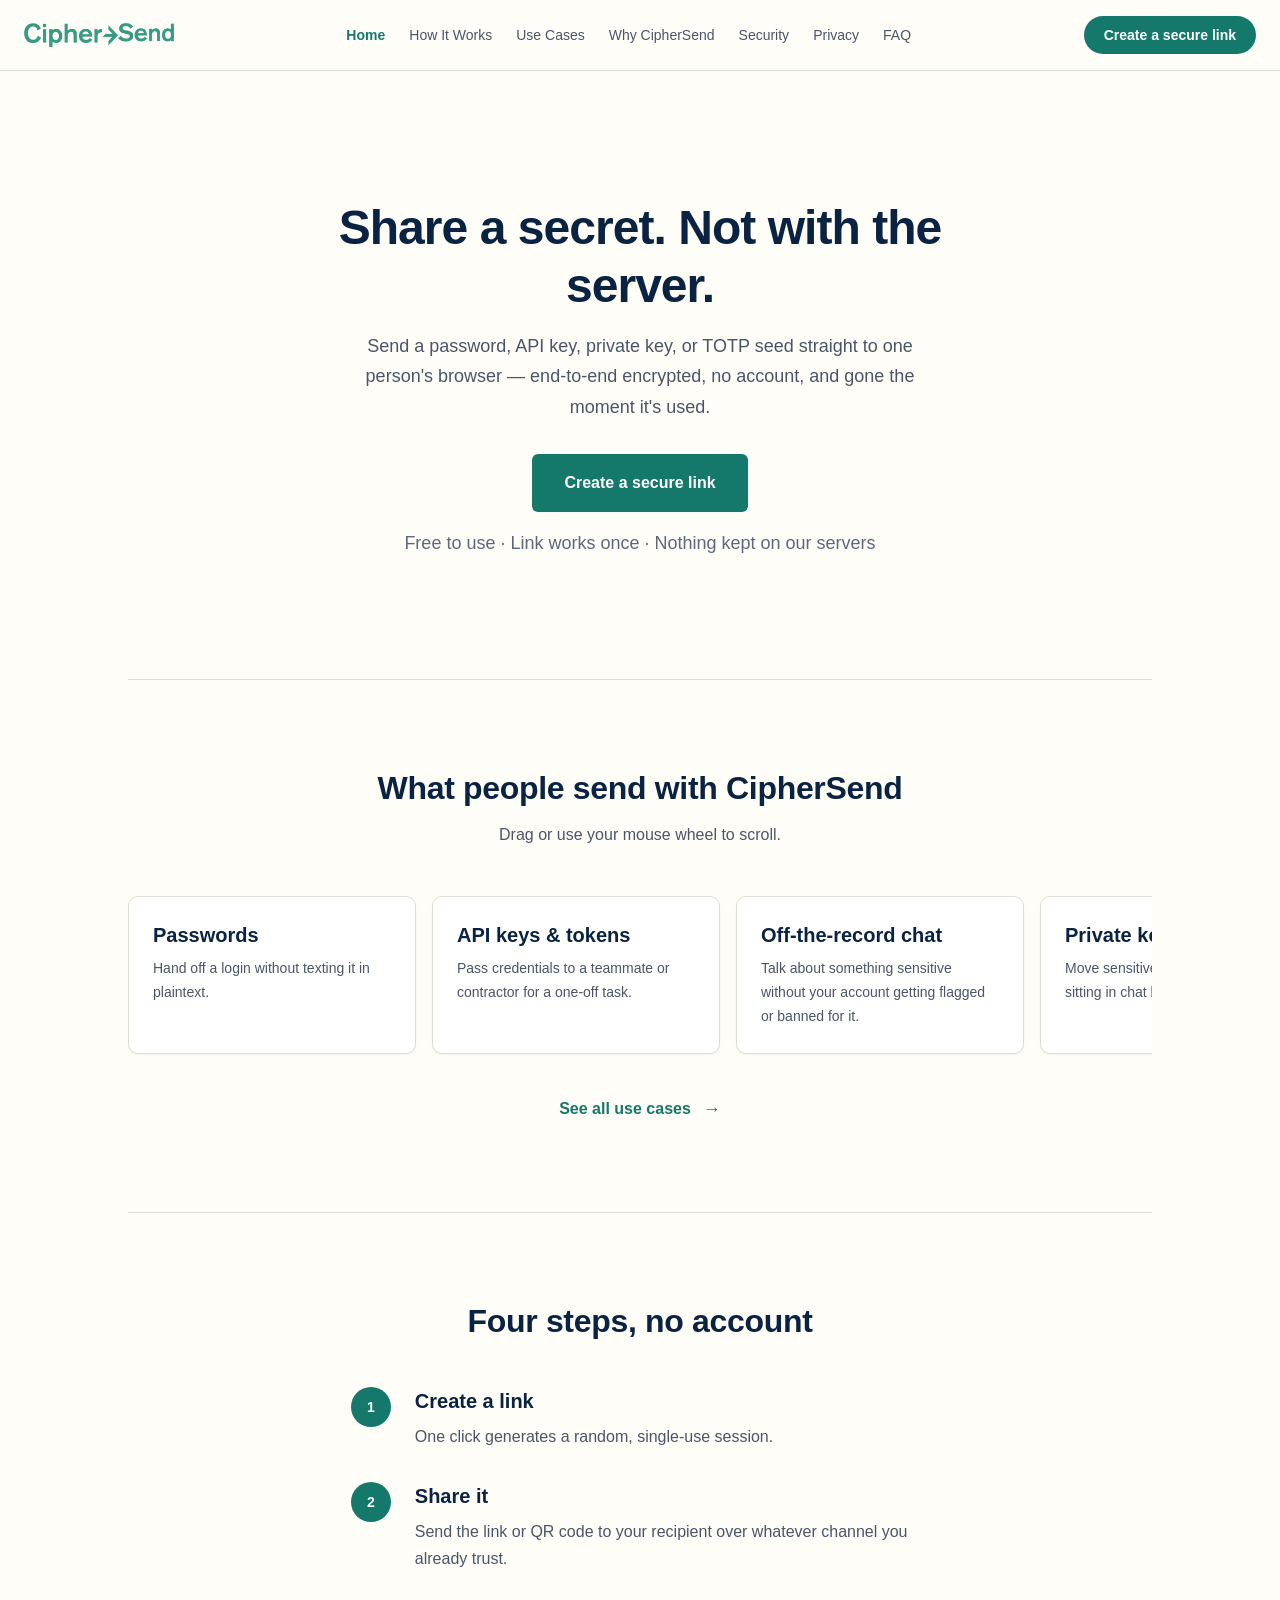
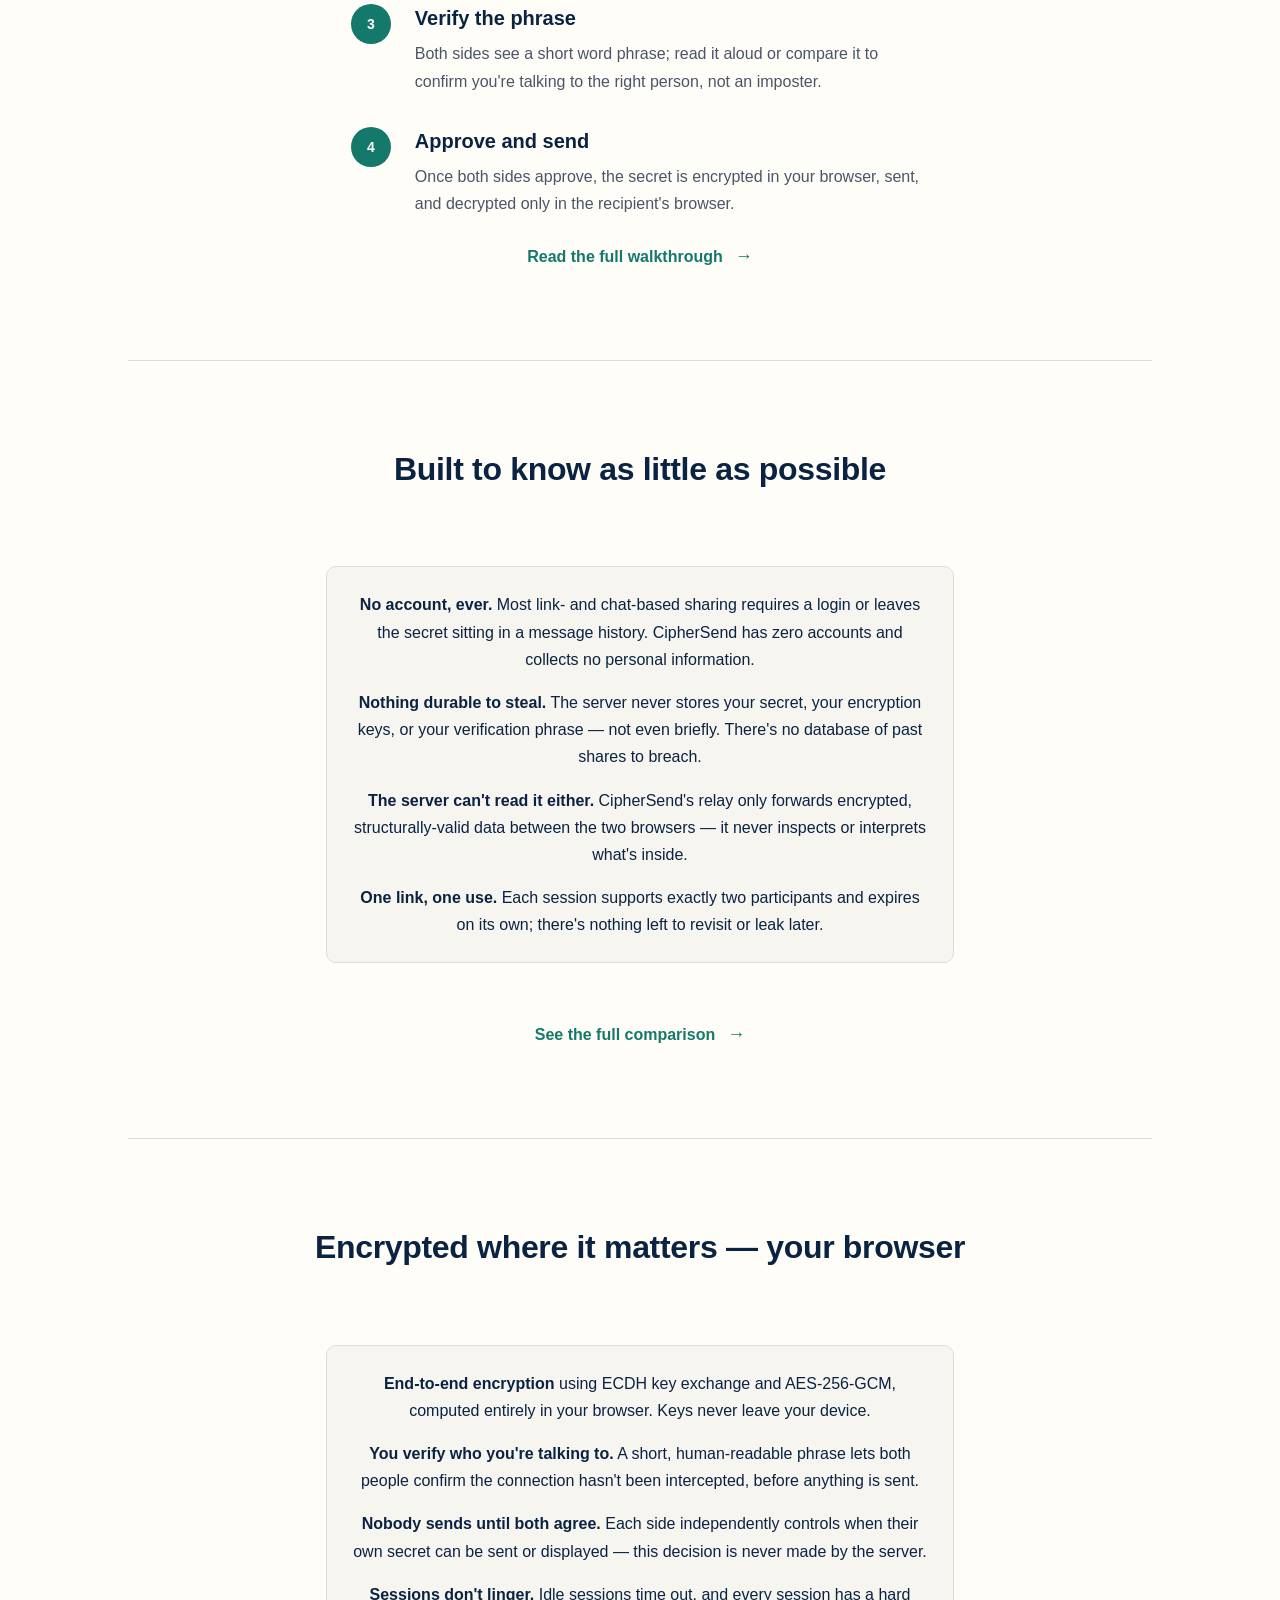
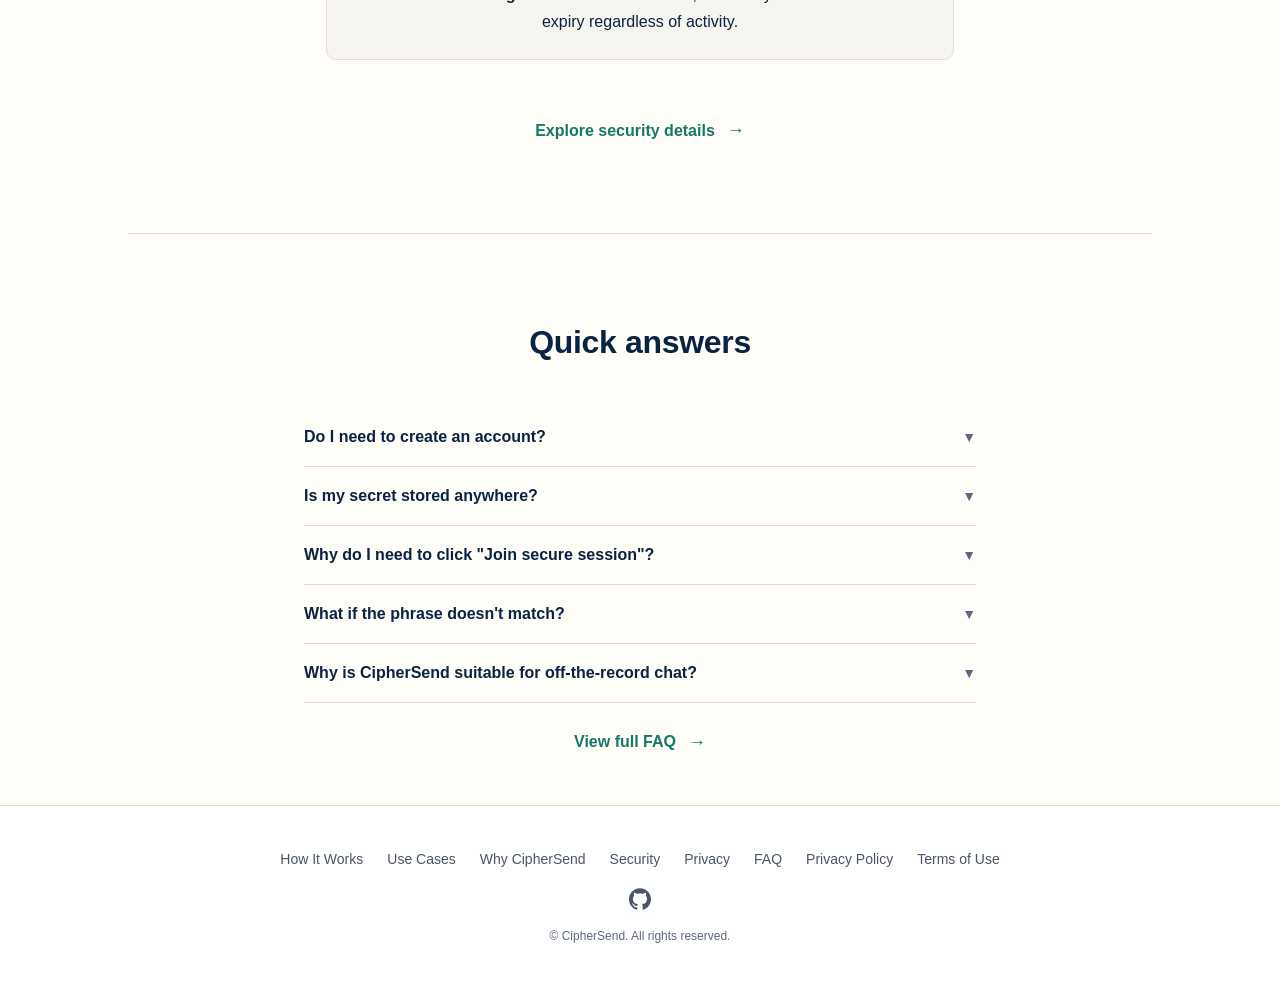
==== commit 827165a3: "update" ====
--- a/index.html
+++ b/index.html
@@ -1,4 +1,4 @@
-<!doctype html> <html lang="en"> <head> <script async src="https://www.googletagmanager.com/gtag/js?id=G-JEW09H6XM3"></script> <script defer src="/static/gtag.js"></script> <meta charset="UTF-8"> <meta name="viewport" content="width=device-width,initial-scale=1"> <title>CipherSend | End-to-End Encrypted One-Time Secret Sharing</title> <meta name="description" content="Send a password, API key, private key, or TOTP seed straight to one person's browser — end-to-end encrypted, no account, and gone the moment it's used."> <meta name="robots" content="index, follow"> <link rel="canonical" href="/"> <meta property="og:title" content="CipherSend | End-to-End Encrypted One-Time Secret Sharing"> <meta property="og:description" content="Send a password, API key, private key, or TOTP seed straight to one person's browser — end-to-end encrypted, no account, and gone the moment it's used."> <meta property="og:type" content="website"> <meta property="og:url" content="/"> <meta property="og:site_name" content="CipherSend"> <meta name="theme-color" content="#0a2342"> <link rel="icon" href="/static/favicon.ico" sizes="48x48"> <link rel="icon" href="/static/favicon.svg" type="image/svg+xml"> <link rel="icon" type="image/png" sizes="96x96" href="/static/favicon-96x96.png"> <link rel="apple-touch-icon" href="/static/apple-touch-icon.png" sizes="180x180"> <link rel="manifest" href="/static/site.webmanifest"> <meta property="og:image" content="/static/logo.png"> <meta name="twitter:card" content="summary"> <meta name="twitter:title" content="CipherSend | End-to-End Encrypted One-Time Secret Sharing"> <meta name="twitter:description" content="Send a password, API key, private key, or TOTP seed straight to one person's browser — end-to-end encrypted, no account, and gone the moment it's used."> <meta name="twitter:image" content="/static/logo.png"> <link rel="stylesheet" href="/assets/index-8564deb885d294cc.css" crossorigin>   <link rel="alternate" type="text/markdown" href="/index.md">
+<!doctype html> <html lang="en"> <head> <script async src="https://www.googletagmanager.com/gtag/js?id=G-JEW09H6XM3"></script> <script defer src="/static/gtag.js"></script> <meta charset="UTF-8"> <meta name="viewport" content="width=device-width,initial-scale=1"> <title>CipherSend | End-to-End Encrypted One-Time Secret Sharing</title> <meta name="description" content="Send a password, API key, private key, or TOTP seed straight to one person's browser — end-to-end encrypted, no account, and gone the moment it's used."> <meta name="robots" content="index, follow"> <link rel="canonical" href="/"> <meta property="og:title" content="CipherSend | End-to-End Encrypted One-Time Secret Sharing"> <meta property="og:description" content="Send a password, API key, private key, or TOTP seed straight to one person's browser — end-to-end encrypted, no account, and gone the moment it's used."> <meta property="og:type" content="website"> <meta property="og:url" content="/"> <meta property="og:site_name" content="CipherSend"> <meta name="theme-color" content="#0a2342"> <link rel="icon" href="/static/favicon.ico" sizes="48x48"> <link rel="icon" href="/static/favicon.svg" type="image/svg+xml"> <link rel="icon" type="image/png" sizes="96x96" href="/static/favicon-96x96.png"> <link rel="apple-touch-icon" href="/static/apple-touch-icon.png" sizes="180x180"> <link rel="manifest" href="/static/site.webmanifest"> <meta property="og:image" content="/static/logo.png"> <meta name="twitter:card" content="summary"> <meta name="twitter:title" content="CipherSend | End-to-End Encrypted One-Time Secret Sharing"> <meta name="twitter:description" content="Send a password, API key, private key, or TOTP seed straight to one person's browser — end-to-end encrypted, no account, and gone the moment it's used."> <meta name="twitter:image" content="/static/logo.png"> <link rel="stylesheet" href="/assets/index-04539747b999bf1a.css" crossorigin>   <link rel="alternate" type="text/markdown" href="/index.md">
   <script type="application/ld+json">
 {
   "@context": "https://schema.org",
@@ -118,4 +118,6 @@
   ]
 }
 </script>
-</head> <body> <div id="nav"> <nav class="main-nav" role="navigation" aria-label="Main navigation"> <a class="main-nav__logo" href="/" aria-current="page"> <img src="/static/logo.png" alt="CipherSend" width="104" height="15"> </a> <ul class="main-nav__links"> <li><a href="/" aria-current="page">Home</a></li> <li><a href="/how-it-works">How It Works</a></li> <li><a href="/use-cases">Use Cases</a></li> <li><a href="/why-ciphersend">Why CipherSend</a></li> <li><a href="/security">Security</a></li> <li><a href="/privacy">Privacy</a></li> <li><a href="/faq">FAQ</a></li> </ul> <a class="app-btn main-nav__cta" href="/app">Create a secure link</a> <button class="main-nav__toggle" aria-label="Open menu" aria-expanded="false" aria-controls="nav-overlay">☰</button> </nav> <div class="nav-overlay" id="nav-overlay" role="dialog" aria-label="Navigation menu"> <button class="nav-overlay__close" aria-label="Close menu">✕</button> <ul class="nav-overlay__links"> <li><a href="/" aria-current="page">Home</a></li> <li><a href="/how-it-works">How It Works</a></li> <li><a href="/use-cases">Use Cases</a></li> <li><a href="/why-ciphersend">Why CipherSend</a></li> <li><a href="/security">Security</a></li> <li><a href="/privacy">Privacy</a></li> <li><a href="/faq">FAQ</a></li> <li><a href="/app" class="app-btn nav-overlay__cta">Create a secure link</a></li> </ul> </div> </div> <main class="home-layout"> <section class="hero"> <h1>Share a secret. Not with the server.</h1> <p>Send a password, API key, private key, or TOTP seed straight to one person's browser — end-to-end encrypted, no account, and gone the moment it's used.</p> <div class="hero__cta"> <a href="/app" class="app-btn app-btn--lg">Create a secure link</a> </div> <p class="hero__micro">Free to use · Link works once · Nothing kept on our servers</p> </section> <hr class="section-separator"> <section class="section"> <div class="section__heading"> <h2>What people send with CipherSend</h2> <p>Drag or use your mouse wheel to scroll.</p> </div> <div class="carousel" tabindex="0" aria-label="Use cases carousel"> <div class="carousel__card"> <h4>Passwords</h4> <p>Hand off a login without texting it in plaintext.</p> </div> <div class="carousel__card"> <h4>API keys &amp; tokens</h4> <p>Pass credentials to a teammate or contractor for a one-off task.</p> </div> <div class="carousel__card"> <h4>Off-the-record chat</h4> <p>Talk about something sensitive without your account getting flagged or banned for it.</p> </div> <div class="carousel__card"> <h4>Private keys</h4> <p>Move sensitive key material without it sitting in chat history.</p> </div> <div class="carousel__card"> <h4>TOTP seeds</h4> <p>Share two-factor setup codes when enrolling a shared or backup device.</p> </div> <div class="carousel__card"> <h4>Wi-Fi passwords</h4> <p>Give a house sitter or guest access for the duration of their stay.</p> </div> <div class="carousel__card"> <h4>Recovery phrases</h4> <p>Send crypto recovery phrases or secrets to a trusted contact, once.</p> </div> </div> <p class="text-center mt-6"><a href="/use-cases" class="page-teleport">See all use cases</a></p> </section> <hr class="section-separator"> <section class="section"> <div class="section__heading"> <h2>Four steps, no account</h2> </div> <div class="guide"> <div class="guide__step"> <div class="guide__number">1</div> <div class="guide__content"> <h4>Create a link</h4> <p>One click generates a random, single-use session.</p> </div> </div> <div class="guide__step"> <div class="guide__number">2</div> <div class="guide__content"> <h4>Share it</h4> <p>Send the link or QR code to your recipient over whatever channel you already trust.</p> </div> </div> <div class="guide__step"> <div class="guide__number">3</div> <div class="guide__content"> <h4>Verify the phrase</h4> <p>Both sides see a short word phrase; read it aloud or compare it to confirm you're talking to the right person, not an imposter.</p> </div> </div> <div class="guide__step"> <div class="guide__number">4</div> <div class="guide__content"> <h4>Approve and send</h4> <p>Once both sides approve, the secret is encrypted in your browser, sent, and decrypted only in the recipient's browser.</p> </div> </div> </div> <p class="text-center mt-6"><a href="/how-it-works" class="page-teleport">Read the full walkthrough</a></p> </section> <hr class="section-separator"> <section class="section"> <div class="section__heading"> <h2>Built to know as little as possible</h2> </div> <div class="summary"> <p><b>No account, ever.</b> Most link- and chat-based sharing requires a login or leaves the secret sitting in a message history. CipherSend has zero accounts and collects no personal information.</p> <p class="mt-4"><b>Nothing durable to steal.</b> The server never stores your secret, your encryption keys, or your verification phrase — not even briefly. There's no database of past shares to breach.</p> <p class="mt-4"><b>The server can't read it either.</b> CipherSend's relay only forwards encrypted, structurally-valid data between the two browsers — it never inspects or interprets what's inside.</p> <p class="mt-4"><b>One link, one use.</b> Each session supports exactly two participants and expires on its own; there's nothing left to revisit or leak later.</p> </div> <p class="text-center mt-6"><a href="/why-ciphersend" class="page-teleport">See the full comparison</a></p> </section> <hr class="section-separator"> <section class="section"> <div class="section__heading"> <h2>Encrypted where it matters — your browser</h2> </div> <div class="summary"> <p><b>End-to-end encryption</b> using ECDH key exchange and AES-256-GCM, computed entirely in your browser. Keys never leave your device.</p> <p class="mt-4"><b>You verify who you're talking to.</b> A short, human-readable phrase lets both people confirm the connection hasn't been intercepted, before anything is sent.</p> <p class="mt-4"><b>Nobody sends until both agree.</b> Each side independently controls when their own secret can be sent or displayed — this decision is never made by the server.</p> <p class="mt-4"><b>Sessions don't linger.</b> Idle sessions time out, and every session has a hard expiry regardless of activity.</p> </div> <div class="text-center mt-6"> <a href="/security" class="page-teleport">Explore security details</a> </div> </section> <hr class="section-separator"> <section class="section"> <div class="section__heading"> <h2>Quick answers</h2> </div> <div class="qa-block"> <div class="qa-item"> <button class="qa-item__trigger" aria-expanded="false"> Do I need to create an account? <span class="qa-item__chevron">▼</span> </button> <div class="qa-item__answer"> <p>No. CipherSend has no accounts, logins, or personal information collected.</p> </div> </div> <div class="qa-item"> <button class="qa-item__trigger" aria-expanded="false"> Is my secret stored anywhere? <span class="qa-item__chevron">▼</span> </button> <div class="qa-item__answer"> <p>No. The secret, the encryption keys, and the verification phrase are never stored on the server — only your two browsers ever handle them.</p> </div> </div> <div class="qa-item"> <button class="qa-item__trigger" aria-expanded="false"> Why do I need to click "Join secure session"? <span class="qa-item__chevron">▼</span> </button> <div class="qa-item__answer"> <p>It's a one-time confirmation that a real person — not an automated link preview — is opening the session, so your link can't be silently occupied before your intended recipient arrives.</p> </div> </div> <div class="qa-item"> <button class="qa-item__trigger" aria-expanded="false"> What if the phrase doesn't match? <span class="qa-item__chevron">▼</span> </button> <div class="qa-item__answer"> <p>Don't approve. A mismatched phrase means the connection may not be with who you expect — treat it as a failed handshake and start a new session.</p> </div> </div> <div class="qa-item"> <button class="qa-item__trigger" aria-expanded="false"> Why is CipherSend suitable for off-the-record chat? <span class="qa-item__chevron">▼</span> </button> <div class="qa-item__answer"> <p>Your conversation stays between the two of you, and nothing is left behind. Everything is end-to-end encrypted, so messages are readable only in your browsers. Nothing is stored, so there's no history to find later. The server knows nothing: it only relays encrypted data and holds no accounts or personal details. A shared verification phrase protects against man-in-the-middle attacks, because you both confirm the connection hasn't been intercepted before anything is sent.</p> </div> </div> </div> <p class="text-center mt-6"><a href="/faq" class="page-teleport">View full FAQ</a></p> </section> </main> <div id="footer"> <footer class="main-footer"> <div class="main-footer__inner"> <ul class="main-footer__links"> <li><a href="/how-it-works">How It Works</a></li> <li><a href="/use-cases">Use Cases</a></li> <li><a href="/why-ciphersend">Why CipherSend</a></li> <li><a href="/security">Security</a></li> <li><a href="/privacy">Privacy</a></li> <li><a href="/faq">FAQ</a></li> <li><a href="/privacy-policy">Privacy Policy</a></li> <li><a href="/terms-of-use">Terms of Use</a></li> </ul> <p class="main-footer__copy">© CipherSend. All rights reserved.</p> </div> </footer> </div> <script type="module" src="/assets/index-5c3062067129e082.js"></script> </body> </html> +</head> <body> <div id="nav"> <nav class="main-nav" role="navigation" aria-label="Main navigation"> <a class="main-nav__logo" href="/" aria-current="page"> <img src="/static/logo.png" alt="CipherSend" width="104" height="15"> </a> <ul class="main-nav__links"> <li><a href="/" aria-current="page">Home</a></li> <li><a href="/how-it-works">How It Works</a></li> <li><a href="/use-cases">Use Cases</a></li> <li><a href="/why-ciphersend">Why CipherSend</a></li> <li><a href="/security">Security</a></li> <li><a href="/privacy">Privacy</a></li> <li><a href="/faq">FAQ</a></li> </ul> <a class="app-btn main-nav__cta" href="/app">Create a secure link</a> <button class="main-nav__toggle" aria-label="Open menu" aria-expanded="false" aria-controls="nav-overlay">☰</button> </nav> <div class="nav-overlay" id="nav-overlay" role="dialog" aria-label="Navigation menu"> <button class="nav-overlay__close" aria-label="Close menu">✕</button> <ul class="nav-overlay__links"> <li><a href="/" aria-current="page">Home</a></li> <li><a href="/how-it-works">How It Works</a></li> <li><a href="/use-cases">Use Cases</a></li> <li><a href="/why-ciphersend">Why CipherSend</a></li> <li><a href="/security">Security</a></li> <li><a href="/privacy">Privacy</a></li> <li><a href="/faq">FAQ</a></li> <li><a href="/app" class="app-btn nav-overlay__cta">Create a secure link</a></li> </ul> </div> </div> <main class="home-layout"> <section class="hero"> <h1>Share a secret. Not with the server.</h1> <p>Send a password, API key, private key, or TOTP seed straight to one person's browser — end-to-end encrypted, no account, and gone the moment it's used.</p> <div class="hero__cta"> <a href="/app" class="app-btn app-btn--lg">Create a secure link</a> </div> <p class="hero__micro">Free to use · Link works once · Nothing kept on our servers</p> </section> <hr class="section-separator"> <section class="section"> <div class="section__heading"> <h2>What people send with CipherSend</h2> <p>Drag or use your mouse wheel to scroll.</p> </div> <div class="carousel" tabindex="0" aria-label="Use cases carousel"> <div class="carousel__card"> <h4>Passwords</h4> <p>Hand off a login without texting it in plaintext.</p> </div> <div class="carousel__card"> <h4>API keys &amp; tokens</h4> <p>Pass credentials to a teammate or contractor for a one-off task.</p> </div> <div class="carousel__card"> <h4>Off-the-record chat</h4> <p>Talk about something sensitive without your account getting flagged or banned for it.</p> </div> <div class="carousel__card"> <h4>Private keys</h4> <p>Move sensitive key material without it sitting in chat history.</p> </div> <div class="carousel__card"> <h4>TOTP seeds</h4> <p>Share two-factor setup codes when enrolling a shared or backup device.</p> </div> <div class="carousel__card"> <h4>Wi-Fi passwords</h4> <p>Give a house sitter or guest access for the duration of their stay.</p> </div> <div class="carousel__card"> <h4>Recovery phrases</h4> <p>Send crypto recovery phrases or secrets to a trusted contact, once.</p> </div> </div> <p class="text-center mt-6"><a href="/use-cases" class="page-teleport">See all use cases</a></p> </section> <hr class="section-separator"> <section class="section"> <div class="section__heading"> <h2>Four steps, no account</h2> </div> <div class="guide"> <div class="guide__step"> <div class="guide__number">1</div> <div class="guide__content"> <h4>Create a link</h4> <p>One click generates a random, single-use session.</p> </div> </div> <div class="guide__step"> <div class="guide__number">2</div> <div class="guide__content"> <h4>Share it</h4> <p>Send the link or QR code to your recipient over whatever channel you already trust.</p> </div> </div> <div class="guide__step"> <div class="guide__number">3</div> <div class="guide__content"> <h4>Verify the phrase</h4> <p>Both sides see a short word phrase; read it aloud or compare it to confirm you're talking to the right person, not an imposter.</p> </div> </div> <div class="guide__step"> <div class="guide__number">4</div> <div class="guide__content"> <h4>Approve and send</h4> <p>Once both sides approve, the secret is encrypted in your browser, sent, and decrypted only in the recipient's browser.</p> </div> </div> </div> <p class="text-center mt-6"><a href="/how-it-works" class="page-teleport">Read the full walkthrough</a></p> </section> <hr class="section-separator"> <section class="section"> <div class="section__heading"> <h2>Built to know as little as possible</h2> </div> <div class="summary"> <p><b>No account, ever.</b> Most link- and chat-based sharing requires a login or leaves the secret sitting in a message history. CipherSend has zero accounts and collects no personal information.</p> <p class="mt-4"><b>Nothing durable to steal.</b> The server never stores your secret, your encryption keys, or your verification phrase — not even briefly. There's no database of past shares to breach.</p> <p class="mt-4"><b>The server can't read it either.</b> CipherSend's relay only forwards encrypted, structurally-valid data between the two browsers — it never inspects or interprets what's inside.</p> <p class="mt-4"><b>One link, one use.</b> Each session supports exactly two participants and expires on its own; there's nothing left to revisit or leak later.</p> </div> <p class="text-center mt-6"><a href="/why-ciphersend" class="page-teleport">See the full comparison</a></p> </section> <hr class="section-separator"> <section class="section"> <div class="section__heading"> <h2>Encrypted where it matters — your browser</h2> </div> <div class="summary"> <p><b>End-to-end encryption</b> using ECDH key exchange and AES-256-GCM, computed entirely in your browser. Keys never leave your device.</p> <p class="mt-4"><b>You verify who you're talking to.</b> A short, human-readable phrase lets both people confirm the connection hasn't been intercepted, before anything is sent.</p> <p class="mt-4"><b>Nobody sends until both agree.</b> Each side independently controls when their own secret can be sent or displayed — this decision is never made by the server.</p> <p class="mt-4"><b>Sessions don't linger.</b> Idle sessions time out, and every session has a hard expiry regardless of activity.</p> </div> <div class="text-center mt-6"> <a href="/security" class="page-teleport">Explore security details</a> </div> </section> <hr class="section-separator"> <section class="section"> <div class="section__heading"> <h2>Quick answers</h2> </div> <div class="qa-block"> <div class="qa-item"> <button class="qa-item__trigger" aria-expanded="false"> Do I need to create an account? <span class="qa-item__chevron">▼</span> </button> <div class="qa-item__answer"> <p>No. CipherSend has no accounts, logins, or personal information collected.</p> </div> </div> <div class="qa-item"> <button class="qa-item__trigger" aria-expanded="false"> Is my secret stored anywhere? <span class="qa-item__chevron">▼</span> </button> <div class="qa-item__answer"> <p>No. The secret, the encryption keys, and the verification phrase are never stored on the server — only your two browsers ever handle them.</p> </div> </div> <div class="qa-item"> <button class="qa-item__trigger" aria-expanded="false"> Why do I need to click "Join secure session"? <span class="qa-item__chevron">▼</span> </button> <div class="qa-item__answer"> <p>It's a one-time confirmation that a real person — not an automated link preview — is opening the session, so your link can't be silently occupied before your intended recipient arrives.</p> </div> </div> <div class="qa-item"> <button class="qa-item__trigger" aria-expanded="false"> What if the phrase doesn't match? <span class="qa-item__chevron">▼</span> </button> <div class="qa-item__answer"> <p>Don't approve. A mismatched phrase means the connection may not be with who you expect — treat it as a failed handshake and start a new session.</p> </div> </div> <div class="qa-item"> <button class="qa-item__trigger" aria-expanded="false"> Why is CipherSend suitable for off-the-record chat? <span class="qa-item__chevron">▼</span> </button> <div class="qa-item__answer"> <p>Your conversation stays between the two of you, and nothing is left behind. Everything is end-to-end encrypted, so messages are readable only in your browsers. Nothing is stored, so there's no history to find later. The server knows nothing: it only relays encrypted data and holds no accounts or personal details. A shared verification phrase protects against man-in-the-middle attacks, because you both confirm the connection hasn't been intercepted before anything is sent.</p> </div> </div> </div> <p class="text-center mt-6"><a href="/faq" class="page-teleport">View full FAQ</a></p> </section> </main> <div id="footer"> <footer class="main-footer"> <div class="main-footer__inner"> <ul class="main-footer__links"> <li><a href="/how-it-works">How It Works</a></li> <li><a href="/use-cases">Use Cases</a></li> <li><a href="/why-ciphersend">Why CipherSend</a></li> <li><a href="/security">Security</a></li> <li><a href="/privacy">Privacy</a></li> <li><a href="/faq">FAQ</a></li> <li><a href="/privacy-policy">Privacy Policy</a></li> <li><a href="/terms-of-use">Terms of Use</a></li> </ul> <a class="main-footer__gh" href="https://github.com/cody-zero/cipher-send" rel="noopener" aria-label="CipherSend on GitHub"> <svg viewBox="0 0 24 24" width="22" height="22" role="img" aria-hidden="true" focusable="false">
+        <path d="M12 .297c-6.63 0-12 5.373-12 12 0 5.303 3.438 9.8 8.205 11.385.6.113.82-.258.82-.577 0-.285-.01-1.04-.015-2.04-3.338.724-4.042-1.61-4.042-1.61C4.422 18.07 3.633 17.7 3.633 17.7c-1.087-.744.084-.729.084-.729 1.205.084 1.838 1.236 1.838 1.236 1.07 1.835 2.809 1.305 3.495.998.108-.776.417-1.305.76-1.605-2.665-.3-5.466-1.332-5.466-5.93 0-1.31.465-2.38 1.235-3.22-.135-.303-.54-1.523.105-3.176 0 0 1.005-.322 3.3 1.23.96-.267 1.98-.399 3-.405 1.02.006 2.04.138 3 .405 2.28-1.552 3.285-1.23 3.285-1.23.645 1.653.24 2.873.12 3.176.765.84 1.23 1.91 1.23 3.22 0 4.61-2.805 5.625-5.475 5.92.42.36.81 1.096.81 2.22 0 1.606-.015 2.896-.015 3.286 0 .315.21.69.825.57C20.565 22.092 24 17.592 24 12.297c0-6.627-5.373-12-12-12"/>
+      </svg> </a> <p class="main-footer__copy">© CipherSend. All rights reserved.</p> </div> </footer> </div> <script type="module" src="/assets/index-5c3062067129e082.js"></script> </body> </html> 
--- a/assets/index-04539747b999bf1a.css
+++ b/assets/index-04539747b999bf1a.css
@@ -0,0 +1 @@
+:root{--navy: #0a2342;--teal: #14796a;--sage: #84bc9c;--cream: #fffdf7;--pink: #f46197;--bg: var(--cream);--surface: #ffffff;--surface-raised: #f7f5f0;--border: #e0ddd6;--text: var(--navy);--text-dim: #4a5568;--text-faint: #5d6780;--accent: var(--teal);--accent-hover: #0e6256;--accent-light: rgba(20, 121, 106, .12);--danger: #e53e3e;--danger-light: rgba(229, 62, 62, .1);--warn: #b45309;--success: var(--teal);--focus-ring: 0 0 0 3px rgba(20, 121, 106, .4);--font-sans: -apple-system, BlinkMacSystemFont, "Segoe UI", Roboto, Oxygen, Ubuntu, Cantarell, "Helvetica Neue", sans-serif;--font-mono: "SFMono-Regular", Consolas, "Liberation Mono", Menlo, monospace;--fs-xs: .75rem;--fs-sm: .875rem;--fs-base: 1rem;--fs-md: 1.125rem;--fs-lg: 1.25rem;--fs-xl: 1.5rem;--fs-2xl: 2rem;--fs-3xl: 2.5rem;--fs-4xl: 3rem;--sp-1: .25rem;--sp-2: .5rem;--sp-3: .75rem;--sp-4: 1rem;--sp-5: 1.25rem;--sp-6: 1.5rem;--sp-8: 2rem;--sp-10: 2.5rem;--sp-12: 3rem;--sp-16: 4rem;--sp-20: 5rem;--sp-24: 6rem;--radius-sm: 4px;--radius: 6px;--radius-lg: 10px;--radius-xl: 16px;--shadow-sm: 0 1px 2px rgba(10, 35, 66, .06);--shadow: 0 1px 3px rgba(10, 35, 66, .1), 0 1px 2px rgba(10, 35, 66, .06);--shadow-md: 0 4px 6px rgba(10, 35, 66, .07), 0 2px 4px rgba(10, 35, 66, .06);--shadow-lg: 0 10px 15px rgba(10, 35, 66, .1), 0 4px 6px rgba(10, 35, 66, .05);--duration-fast: .12s;--duration-normal: .24s;--max-width: 72rem;--content-width: 65ch}@media(prefers-reduced-motion:reduce){*,*:before,*:after{animation-duration:.01ms!important;animation-iteration-count:1!important;transition-duration:.01ms!important}}*,*:before,*:after{box-sizing:border-box;margin:0;padding:0}html{-webkit-text-size-adjust:100%;scroll-behavior:smooth}body{font-family:var(--font-sans);font-size:var(--fs-base);line-height:1.6;color:var(--text);background:var(--bg);-webkit-font-smoothing:antialiased;-moz-osx-font-smoothing:grayscale}img,svg{display:block;max-width:100%}a{color:var(--accent);text-decoration:none}a:hover{color:var(--accent-hover);text-decoration:underline}a:visited{color:var(--accent)}::selection{background:var(--accent-light);color:var(--text)}:focus-visible{outline:none;box-shadow:var(--focus-ring)}.sr-only{position:absolute;width:1px;height:1px;padding:0;margin:-1px;overflow:hidden;clip:rect(0,0,0,0);white-space:nowrap;border:0}h1{font-size:var(--fs-3xl);font-weight:700;line-height:1.2;letter-spacing:-.02em;color:var(--text)}h2{font-size:var(--fs-2xl);font-weight:700;line-height:1.3;letter-spacing:-.01em;color:var(--text)}h3{font-size:var(--fs-xl);font-weight:600;line-height:1.4;color:var(--text)}h4{font-size:var(--fs-lg);font-weight:600;line-height:1.4;color:var(--text)}h5{font-size:var(--fs-md);font-weight:600;line-height:1.5;color:var(--text)}p{font-size:var(--fs-base);line-height:1.7;color:var(--text-dim);max-width:var(--content-width)}b,strong{font-weight:600;color:var(--text)}.article-layout{display:flex;flex-direction:column;align-items:center;min-height:100vh;padding-top:6rem;padding-bottom:var(--sp-16)}.article-layout .article-body{max-width:var(--content-width);width:100%;padding:0 var(--sp-6)}.document-layout{display:flex;flex-direction:column;min-height:100vh;padding-top:6rem;padding-bottom:var(--sp-16)}.document-layout .document-body{max-width:52rem;width:100%;padding:0 var(--sp-6);margin:0 auto}.app-step-layout{display:flex;flex-direction:column;align-items:center;justify-content:center;min-height:100vh;padding:var(--sp-6)}.app-chat-layout{display:flex;flex-direction:column;height:100vh;height:100dvh;max-width:52rem;margin:0 auto}.main-nav__logo img{height:2rem;width:auto}.main-nav .main-nav__cta{display:none}.nav-overlay__links{list-style:none;display:flex;flex-direction:column;gap:var(--sp-6)}.btn{display:inline-flex;align-items:center;justify-content:center;gap:var(--sp-2);padding:var(--sp-3) var(--sp-6);font-family:var(--font-sans);font-size:var(--fs-sm);font-weight:600;line-height:1.4;border:1px solid transparent;border-radius:var(--radius);cursor:pointer;text-decoration:none;transition:background var(--duration-fast),color var(--duration-fast),border-color var(--duration-fast),box-shadow var(--duration-fast);min-height:2.5rem}.btn:visited{color:inherit}.btn:focus-visible{box-shadow:var(--focus-ring)}.btn--primary{background:var(--accent);color:#fff;border-color:var(--accent)}.btn--primary:hover{background:var(--accent-hover);border-color:var(--accent-hover);color:#fff;text-decoration:none}.btn--primary:disabled,.btn--primary:disabled:hover,.btn--primary[disabled],.btn--primary[disabled]:hover{background:var(--surface-raised);border-color:var(--border);color:var(--text-faint);cursor:not-allowed;text-decoration:none}.btn:disabled{cursor:not-allowed}.btn--primary:visited{color:#fff}.btn--secondary{background:var(--surface);color:var(--text);border-color:var(--border)}.btn--secondary:hover{background:var(--surface-raised);border-color:var(--text-faint);text-decoration:none}.btn--danger{background:var(--danger);color:#fff;border-color:var(--danger)}.btn--danger:hover{background:#c53030;border-color:#c53030;color:#fff}.btn--ghost{background:transparent;color:var(--text-dim);border-color:transparent}.btn--ghost:hover{background:var(--surface-raised);color:var(--text);text-decoration:none}.btn--lg{padding:var(--sp-4) var(--sp-8);font-size:var(--fs-base);min-height:3rem}.btn--icon{padding:var(--sp-2);min-width:2.5rem;min-height:2.5rem}.btn--sm{padding:var(--sp-2) var(--sp-3);font-size:var(--fs-xs);min-height:2rem}.main-footer__inner{max-width:var(--max-width);margin:0 auto;display:flex;flex-direction:column;gap:var(--sp-6)}.main-footer__links{list-style:none;display:flex;flex-wrap:wrap;gap:var(--sp-4) var(--sp-6)}.main-footer__copy{font-size:var(--fs-xs);color:var(--text-faint)}.section{width:100%;max-width:var(--max-width);padding:var(--sp-12) var(--sp-6)}.section__heading{text-align:center;margin-bottom:var(--sp-8)}.section__heading h2{margin-bottom:var(--sp-3)}.section__heading p{margin:0 auto;text-align:center}.feature-grid{display:grid;grid-template-columns:1fr;gap:var(--sp-6);max-width:var(--max-width)}.feature-grid--2,.feature-grid--4{grid-template-columns:repeat(2,1fr)}@media(min-width:768px){.feature-grid--4{grid-template-columns:repeat(4,1fr)}}@media(min-width:640px){.feature-grid--2{grid-template-columns:repeat(2,1fr)}}.feature-card{background:var(--surface);border:1px solid var(--border);border-radius:var(--radius-lg);padding:var(--sp-6);box-shadow:var(--shadow-sm)}.feature-card h3{font-size:var(--fs-base);margin-bottom:var(--sp-2)}.feature-card p{font-size:var(--fs-sm);color:var(--text-dim)}.highlight-list{list-style:none;display:flex;flex-direction:column;gap:var(--sp-4);max-width:var(--content-width)}.highlight-list li{padding-left:var(--sp-6);position:relative;line-height:1.6;color:var(--text-dim)}.highlight-list li:before{content:"\2726";position:absolute;left:0;color:var(--accent);font-size:var(--fs-sm)}.highlight-list li p{color:inherit}.callout{border-left:4px solid var(--accent);background:var(--accent-light);border-radius:0 var(--radius) var(--radius) 0;padding:var(--sp-4) var(--sp-6);margin:var(--sp-6) 0}.callout p{color:var(--text)}.callout--warn{border-left-color:var(--warn);background:#dd6b2014}.callout--danger{border-left-color:var(--danger);background:var(--danger-light)}.carousel{display:flex;gap:var(--sp-4);overflow-x:auto;scroll-snap-type:none;-webkit-overflow-scrolling:touch;padding:var(--sp-4) 0;scrollbar-width:thin;overscroll-behavior-inline:contain}.carousel::-webkit-scrollbar{height:6px}.carousel::-webkit-scrollbar-thumb{background:var(--border);border-radius:3px}.qa-item__chevron{font-size:var(--fs-sm);transition:transform var(--duration-normal);color:var(--text-faint);flex-shrink:0}.page-btn{display:inline-flex;align-items:center;justify-content:center;gap:var(--sp-2);padding:var(--sp-3) var(--sp-6);background:var(--surface);color:var(--accent);border:1px solid var(--border);border-radius:var(--radius);font-family:var(--font-sans);font-size:var(--fs-sm);font-weight:600;cursor:pointer;text-decoration:none;transition:background var(--duration-fast),color var(--duration-fast),border-color var(--duration-fast);min-height:2.5rem}.page-btn:hover{background:var(--accent);border-color:var(--accent);color:#fff;text-decoration:none}.page-btn:visited{color:var(--accent)}.page-btn:visited:hover{color:#fff}.std-list{list-style:none;display:flex;flex-direction:column;gap:var(--sp-4);max-width:var(--content-width)}.std-list li{padding-left:var(--sp-6);position:relative;line-height:1.6;color:var(--text-dim)}.std-list li:before{content:"\2014";position:absolute;left:0;color:var(--accent);font-weight:600}.comparison-table{width:100%;border-collapse:collapse;font-size:var(--fs-sm);margin:var(--sp-8) 0}.comparison-table th,.comparison-table td{padding:var(--sp-3) var(--sp-4);text-align:left;border-bottom:1px solid var(--border)}.comparison-table th{font-weight:600;color:var(--text);background:var(--surface-raised)}.comparison-table td{color:var(--text-dim)}.comparison-table tr:last-child td{border-bottom:none}@media(max-width:640px){.comparison-table{font-size:var(--fs-xs)}.comparison-table th,.comparison-table td{padding:var(--sp-2) var(--sp-3)}}.focus-box{background:var(--surface);border:1px solid var(--border);border-radius:var(--radius-xl);box-shadow:var(--shadow-lg);padding:var(--sp-8);width:100%;max-width:28rem;text-align:center}.focus-box__logo{display:flex;justify-content:center;margin-bottom:var(--sp-6)}.focus-box__logo img{height:2rem}.focus-box__title{font-size:var(--fs-xl);font-weight:700;margin-bottom:var(--sp-4)}.focus-box__content{color:var(--text-dim)}.focus-box__content p{margin:0 auto;text-align:center}.focus-box__content .app-share-intro{font-size:var(--fs-lg);font-weight:400;color:var(--text);margin:0 auto var(--sp-4)}.focus-box__content .qr-placeholder{display:flex;align-items:center;justify-content:center;width:fit-content;margin:var(--sp-4) auto;padding:var(--sp-2);background:var(--surface-raised);border:1px solid var(--border);border-radius:var(--radius)}.focus-box__content .qr-placeholder svg{display:block;width:100%;height:auto;max-width:10.5rem}.focus-box__content .channel-url{font-family:var(--font-mono);font-size:var(--fs-sm);word-break:break-all;background:var(--surface-raised);padding:var(--sp-2) var(--sp-3);border-radius:var(--radius-sm);margin:var(--sp-3) 0;display:inline-block;color:var(--text)}.focus-box__content .status{font-size:var(--fs-sm);color:var(--text-faint);margin-top:var(--sp-4)}.focus-box__content .security-phrase{font-family:var(--font-mono);font-size:var(--fs-xl);font-weight:700;letter-spacing:.05em;color:var(--accent);margin:var(--sp-4) 0;padding:var(--sp-4);background:var(--accent-light);border-radius:var(--radius);border:1px solid rgba(44,165,141,.2)}.focus-box__actions{display:flex;flex-direction:column;gap:var(--sp-3);margin-top:var(--sp-6);align-items:center}.focus-box__countdown{width:100%;height:4px;background:var(--surface-raised);border-radius:2px;overflow:hidden;margin-top:var(--sp-4)}.focus-box__countdown-bar{height:100%;width:100%;background:var(--accent);border-radius:2px;transition:width 1s linear}.chat{display:flex;flex-direction:column;height:100vh;height:100dvh;max-width:52rem;margin:0 auto}.chat__header{display:flex;align-items:center;justify-content:space-between;padding:var(--sp-3) var(--sp-4);border-bottom:1px solid var(--border);background:var(--surface)}.chat__header-left{display:flex;align-items:center;gap:var(--sp-3)}.chat__header-left img{height:1.5rem}.chat__menu-btn{display:flex;align-items:center;justify-content:center;width:2rem;height:2rem;border:1px solid var(--border);border-radius:var(--radius-sm);background:var(--surface);color:var(--text);font-size:var(--fs-sm);cursor:pointer}.chat__menu-btn:hover{background:var(--surface-raised)}.chat__menu{display:none;position:absolute;top:100%;right:0;margin-top:var(--sp-2);background:var(--surface);border:1px solid var(--border);border-radius:var(--radius);box-shadow:var(--shadow-md);min-width:14rem;z-index:50}.chat__menu.is-open{display:block}.chat__menu a{display:block;padding:var(--sp-3) var(--sp-4);font-size:var(--fs-sm);color:var(--text);text-decoration:none;border-bottom:1px solid var(--border)}.chat__menu a:last-child{border-bottom:none}.chat__menu a:hover{background:var(--surface-raised);color:var(--accent)}.chat__menu a:visited{color:var(--text)}.chat__history{flex:1;overflow-y:auto;padding:var(--sp-4);display:flex;flex-direction:column;gap:var(--sp-3);background:var(--bg)}.chat-bubble-row{display:flex;flex-direction:column}.chat-bubble-row--self{align-items:flex-end}.chat-bubble-row--peer{align-items:flex-start}.chat-bubble{position:relative;max-width:80%;padding:var(--sp-3) var(--sp-4);border-radius:var(--radius-lg);font-size:var(--fs-sm);line-height:1.5;word-break:break-word;cursor:pointer}.chat-bubble--self{background:var(--accent);color:#fff;border-bottom-right-radius:var(--radius-sm)}.chat-bubble--peer{background:var(--surface);border:1px solid var(--border);color:var(--text);border-bottom-left-radius:var(--radius-sm)}.chat-bubble__content{min-height:1em;font-family:var(--font-mono);white-space:pre-wrap;overflow-wrap:anywhere;transition:color .2s}.chat-bubble__progress{position:absolute;top:0;left:0;width:100%;height:3px;background:var(--accent);border-radius:var(--radius-sm) var(--radius-sm) 0 0;opacity:0;transform-origin:left;transform:scaleX(1);pointer-events:none}.chat-bubble--self .chat-bubble__progress{background:#ffffff73}.chat-bubble__progress--active{opacity:1;animation:bubble-countdown var(--chat-countdown, 10s) linear forwards}@keyframes bubble-countdown{0%{transform:scaleX(1)}to{transform:scaleX(0)}}.chat__input-bar{padding:var(--sp-3) var(--sp-4);border-top:1px solid var(--border);background:var(--surface);display:flex;flex-direction:column;gap:var(--sp-2)}.chat__input-bar textarea{width:100%;min-height:2.5rem;max-height:10rem;padding:var(--sp-3);font-family:var(--font-sans);font-size:var(--fs-base);line-height:1.5;border:1px solid var(--border);border-radius:var(--radius);resize:none;background:var(--bg);color:var(--text)}.chat__input-bar textarea:focus{outline:none;border-color:var(--accent);box-shadow:var(--focus-ring)}.chat__input-bar textarea::placeholder{color:var(--text-faint)}.chat__input-actions{display:flex;gap:var(--sp-2);justify-content:flex-end}.chat__counter{align-self:center;margin-right:auto;font-size:var(--fs-xs);color:var(--text-faint)}.chat__counter.is-max{color:var(--pink)}.chat__peer-left{display:flex;align-items:center;min-height:2.5rem;padding:var(--sp-3);border:1px solid var(--border);border-radius:var(--radius);background:var(--bg);font-size:var(--fs-base);line-height:1.5;color:var(--text)}.chat__validity{width:100%;height:4px;border-radius:2px;background:var(--border);overflow:hidden}.chat__validity-bar{height:100%;width:100%;border-radius:2px;background:var(--accent);transition:width .3s linear}.chat__clear-wrap{position:relative;display:inline-flex}.chat__clear-wrap .btn.is-arm{background:var(--accent);color:#fff;border-color:var(--accent)}.chat__clear-wrap .btn.is-arm:hover{background:var(--accent-hover);border-color:var(--accent-hover);color:#fff}.chat__tip{position:absolute;bottom:calc(100% + var(--sp-2));right:0;z-index:20;padding:var(--sp-2) var(--sp-3);background:var(--navy);color:#fff;border-radius:var(--radius);font-size:var(--fs-xs);line-height:1.3;white-space:nowrap;box-shadow:var(--shadow-md)}.chat__tip:after{content:"";position:absolute;top:100%;right:.9rem;border:5px solid transparent;border-top-color:var(--navy)}.chat__clear-countdown{position:absolute;inset:0;border-radius:var(--radius);overflow:hidden;pointer-events:none;opacity:0}.chat__clear-wrap .btn.is-arm+.chat__clear-countdown{opacity:1}.chat__clear-countdown-bar{height:100%;width:100%;background:#0a234238}.page-intro{text-align:center;max-width:40rem;margin:0 auto var(--sp-10);padding:0 var(--sp-6)}.page-intro h1{margin-bottom:var(--sp-4)}.page-intro p{margin:0 auto;text-align:center;font-size:var(--fs-md)}.cta-section{text-align:center;padding:var(--sp-12) var(--sp-6)}.cta-section p{margin:0 auto var(--sp-6);text-align:center}.page-nav{display:flex;flex-wrap:wrap;gap:var(--sp-3);margin-top:var(--sp-6)}.page-nav a{font-size:var(--fs-sm);font-weight:500}.button-holder{display:flex;align-items:center;justify-content:space-between;gap:var(--sp-3);flex-wrap:wrap;margin-top:var(--sp-6)}.button-holder--column{flex-direction:column;align-items:center;justify-content:center;gap:var(--sp-4)}.button-holder a:not(.app-btn):not(.page-teleport):not(.post-teleport)[class]{font-size:var(--fs-sm);font-weight:500}.text-center{text-align:center}.text-accent{color:var(--accent)}.text-pink{color:var(--pink)}.mt-4{margin-top:var(--sp-4)}.mt-6{margin-top:var(--sp-6)}.mt-8{margin-top:var(--sp-8)}.mb-4{margin-bottom:var(--sp-4)}.mb-6{margin-bottom:var(--sp-6)}.mb-8{margin-bottom:var(--sp-8)}.is-hidden{display:none!important}.chat__menu-anchor{position:relative}.table-scroll{overflow-x:auto}.text-muted-i{font-style:italic;color:var(--text-faint)}.home-layout{display:flex;flex-direction:column;align-items:center;min-height:100vh;padding-top:4rem}.home-layout .hero{margin-left:auto;margin-right:auto}.home-layout .section{display:flex;flex-direction:column;align-items:center;text-align:center}.home-layout .guide{text-align:left}.home-layout .carousel{text-align:left;justify-content:flex-start}.home-layout .summary,.home-layout .qa-block{margin-left:auto;margin-right:auto}.home-layout .qa-block{width:min(42rem,100%);max-width:100%;text-align:left}.home-layout .section-separator{margin-left:auto;margin-right:auto;width:min(64rem,90%)}.home-layout p{margin-left:auto;margin-right:auto}#nav{position:sticky;top:0;z-index:100}.main-nav{position:sticky;top:0;z-index:100;display:flex;align-items:center;justify-content:space-between;padding:var(--sp-4) var(--sp-6);background:#fffdf7eb;backdrop-filter:blur(12px);border-bottom:1px solid var(--border)}.main-nav__logo{display:flex;align-items:center;gap:var(--sp-3);font-size:var(--fs-lg);font-weight:700;color:var(--text);text-decoration:none}.main-nav__logo:hover{color:var(--text);text-decoration:none}.main-nav__logo:visited{color:var(--text)}.main-nav__logo img{height:1.5rem;width:auto}.main-nav .main-nav__cta{display:none;align-items:center;gap:var(--sp-2);padding:var(--sp-2) var(--sp-5);background:var(--accent);color:#fff;border-radius:999px;font-family:var(--font-sans);font-size:var(--fs-sm);font-weight:600;text-decoration:none;transition:background var(--duration-fast)}.main-nav__cta:hover{background:var(--accent-hover);color:#fff;text-decoration:none}.main-nav__cta:visited{color:#fff}.main-nav__links{display:none;list-style:none;gap:var(--sp-6)}.main-nav__links a{font-size:var(--fs-sm);font-weight:500;color:var(--text-dim);text-decoration:none;transition:color var(--duration-fast)}.main-nav__links a:hover{color:var(--accent);text-decoration:none}.main-nav__links a[aria-current=page]{color:var(--accent);font-weight:600}.main-nav__toggle{display:flex;align-items:center;justify-content:center;width:2.5rem;height:2.5rem;border:1px solid var(--border);border-radius:var(--radius);background:var(--surface);color:var(--text);font-size:var(--fs-lg);cursor:pointer}.main-nav__toggle:hover{background:var(--surface-raised)}.nav-overlay{display:none;position:fixed;inset:0;z-index:200;background:var(--bg);flex-direction:column;padding:var(--sp-6)}.nav-overlay.is-open{display:flex}.nav-overlay__close{align-self:flex-end;width:2.5rem;height:2.5rem;display:flex;align-items:center;justify-content:center;border:1px solid var(--border);border-radius:var(--radius);background:var(--surface);color:var(--text);font-size:var(--fs-lg);cursor:pointer;margin-bottom:var(--sp-8)}.nav-overlay__links{list-style:none;display:flex;flex-direction:column;gap:var(--sp-6);flex:1}.nav-overlay__links a{font-size:var(--fs-xl);font-weight:500;color:var(--text);text-decoration:none}.nav-overlay__links a:hover{color:var(--accent)}.nav-overlay__links a[aria-current=page]{color:var(--accent);font-weight:600}.nav-overlay__cta{margin-top:auto;padding-bottom:var(--sp-8)}.nav-overlay__links .nav-overlay__cta{color:#fff;font-size:var(--fs-xl)}.nav-overlay__links .nav-overlay__cta:hover{color:#fff;background:var(--accent-hover)}@media(min-width:1000px){.main-nav__links{display:flex}.main-nav .main-nav__cta{display:inline-flex}.main-nav__toggle{display:none}}.app-btn{display:inline-flex;align-items:center;gap:var(--sp-2);padding:var(--sp-3) var(--sp-6);background:var(--accent);color:#fff;border:none;border-radius:var(--radius);font-family:var(--font-sans);font-size:var(--fs-sm);font-weight:600;cursor:pointer;text-decoration:none;transition:background var(--duration-fast)}.app-btn:hover{background:var(--accent-hover);color:#fff;text-decoration:none}.app-btn:visited{color:#fff}.app-btn--lg{padding:var(--sp-4) var(--sp-8);font-size:var(--fs-base);min-height:3rem}.app-btn--block{justify-content:center;width:100%}.hero{text-align:center;padding:var(--sp-16) var(--sp-6) var(--sp-12);max-width:48rem}.hero h1{font-size:var(--fs-4xl);margin-bottom:var(--sp-4)}.hero p{margin:0 auto var(--sp-8);font-size:var(--fs-md);max-width:36rem;text-align:center}.hero__cta{margin-bottom:var(--sp-4)}.hero__micro{font-size:var(--fs-sm);color:var(--text-faint)}@media(max-width:640px){.hero h1{font-size:var(--fs-2xl)}}.carousel{display:flex;gap:var(--sp-4);overflow-x:auto;scroll-snap-type:none;-webkit-overflow-scrolling:touch;touch-action:pan-x;padding:var(--sp-4) 0;scrollbar-width:none;overscroll-behavior-inline:contain;max-width:64rem;width:100%;margin-inline:auto}.carousel::-webkit-scrollbar{display:none;height:0}.carousel__card{flex:0 0 18rem;scroll-snap-align:start;background:var(--surface);border:1px solid var(--border);border-radius:var(--radius-lg);padding:var(--sp-6);box-shadow:var(--shadow-sm)}.carousel__card h4{margin-bottom:var(--sp-2);font-weight:700}.carousel__card p{font-size:var(--fs-sm);color:var(--text-dim)}.guide{display:flex;flex-direction:column;gap:var(--sp-8);max-width:var(--content-width);counter-reset:guide-counter}.guide__step{display:flex;gap:var(--sp-6);align-items:flex-start;counter-increment:guide-counter}.guide__number{display:flex;align-items:center;justify-content:center;min-width:2.5rem;height:2.5rem;border-radius:50%;background:var(--accent);color:#fff;font-weight:700;font-size:var(--fs-sm);flex-shrink:0}.guide__content h4{margin-bottom:var(--sp-2)}.guide__content p{color:var(--text-dim)}.page-teleport{display:inline-flex;align-items:center;gap:var(--sp-2);font-weight:600;color:var(--accent);text-decoration:none;transition:color var(--duration-fast)}.page-teleport:hover{color:var(--accent-hover);text-decoration:underline}.page-teleport:visited{color:var(--accent)}.page-teleport:after{content:"\2192";display:inline-flex;align-items:center;font-size:var(--fs-md);margin-left:var(--sp-1)}.page-teleport--block{display:flex;justify-content:center;width:100%}.summary{background:var(--surface-raised);border:1px solid var(--border);border-radius:var(--radius-lg);padding:var(--sp-6);margin:var(--sp-8) 0}.summary p{color:var(--text)}.qa-block{max-width:var(--content-width)}.qa-item{border-bottom:1px solid var(--border)}.qa-item__trigger{display:flex;align-items:center;justify-content:space-between;width:100%;padding:var(--sp-5) 0;background:none;border:none;font-family:var(--font-sans);font-size:var(--fs-base);font-weight:600;color:var(--text);text-align:left;cursor:pointer}.qa-item__trigger:hover{color:var(--accent)}.qa-item__chevron{font-size:var(--fs-sm);transition:transform var(--duration-normal);color:var(--text-faint);flex-shrink:0;margin-left:var(--sp-5)}.qa-item.is-open .qa-item__chevron{transform:rotate(180deg)}.qa-item__answer{display:none;padding-bottom:var(--sp-5)}.qa-item.is-open .qa-item__answer{display:block}.qa-item__answer p{color:var(--text-dim)}.section-separator{border:none;border-top:1px solid var(--border);margin:var(--sp-10) 0}.main-footer{border-top:1px solid var(--border);padding:var(--sp-10) var(--sp-6);background:var(--surface);margin-top:auto}.main-footer__inner{max-width:var(--max-width);margin:0 auto;display:flex;flex-direction:column;align-items:center;justify-content:center;gap:var(--sp-4)}.main-footer__links{list-style:none;display:flex;flex-wrap:wrap;justify-content:center;align-items:center;gap:var(--sp-4) var(--sp-6)}.main-footer__links a{font-size:var(--fs-sm);color:var(--text-dim);text-decoration:none}.main-footer__links a:hover{color:var(--accent)}.main-footer__links a:visited{color:var(--text-dim)}.main-footer__gh{display:inline-flex;color:var(--text-dim);transition:color .15s ease}.main-footer__gh:hover{color:var(--accent)}.main-footer__gh svg{fill:currentColor}.main-footer__copy{font-size:var(--fs-xs);color:var(--text-faint);text-align:center}
